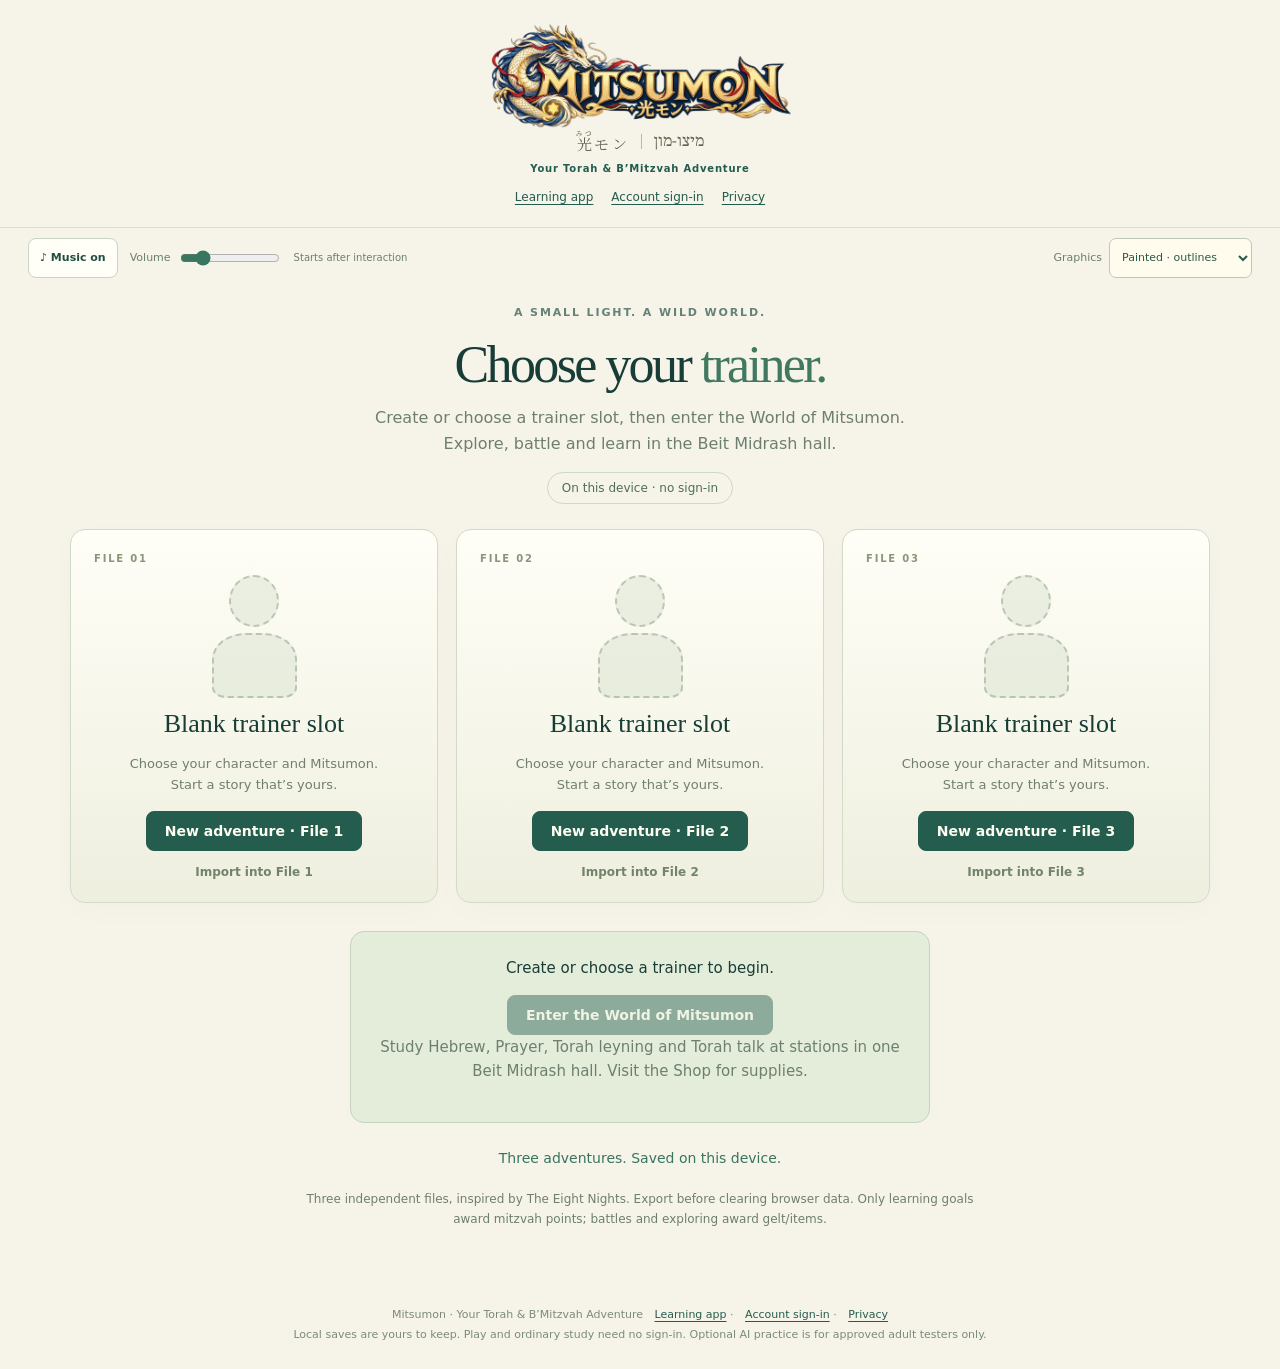
==== index.html @ a1920f29 "Publish Torah story TV, guest guide and optional adult AI practice" ====
<!doctype html>
<html lang="en"><head><meta charset="utf-8"><meta name="viewport" content="width=device-width,initial-scale=1,viewport-fit=cover"><meta name="theme-color" content="#173b36"><title>Mitsumon · First Light Adventure</title>  <script type="module" crossorigin src="./assets/index-hM73xzie.js"></script>
  <link rel="stylesheet" crossorigin href="./assets/index-BMLAWLRL.css">
<script>window.__MITSUMON_FRONT_DOOR__=true;</script></head><body><div id="play-root"></div></body></html>
---- assets/index-BMLAWLRL.css ----
.study-ai{color:#243b36;background:#fff9e9;border:2px solid #c5b474;border-radius:12px;min-width:0;margin:20px 0;padding:18px}.study-ai h3{margin-top:0}.study-ai p{font-size:.95rem;line-height:1.65}.study-ai button{white-space:normal;min-height:44px}.study-ai label{margin:14px 0;line-height:1.6;display:block}.study-ai input[type=checkbox]{width:auto;margin-right:8px}.study-ai textarea{box-sizing:border-box;width:100%;max-width:100%;min-height:110px;font:inherit;padding:12px;display:block}.study-ai-actions{flex-wrap:wrap;gap:10px;display:flex}.study-ai-chat{overflow-wrap:anywhere;max-height:360px;overflow:auto}.study-ai pre{white-space:pre-wrap;overflow-wrap:anywhere}.study-ai audio{max-width:100%}.study-ai [role=alert]{color:#8b301f}.study-ai-session{border-top:1px solid #c5b474;margin-top:16px;padding-top:12px}@media (width<=480px){.study-ai{padding:12px}.study-ai-actions{flex-direction:column}.study-ai-actions button{width:100%}}@font-face{font-family:Mitsumon Japanese;font-style:normal;font-weight:400;font-display:swap;src:url([data-uri])format("woff");unicode-range:U+5149}@font-face{font-family:Mitsumon Japanese;font-style:normal;font-weight:400;font-display:swap;src:url([data-uri])format("woff");unicode-range:U+30E2}@font-face{font-family:Mitsumon Japanese;font-style:normal;font-weight:400;font-display:swap;src:url([data-uri])format("woff");unicode-range:U+30F3,U+307F,U+3064}@font-face{font-family:Noto Serif Hebrew;font-style:normal;font-display:swap;font-weight:400;src:url(./noto-serif-hebrew-hebrew-400-normal-v_xU1ROG.woff2)format("woff2"),url(./noto-serif-hebrew-hebrew-400-normal-jyUp5Tfv.woff)format("woff");unicode-range:U+307-308,U+590-5FF,U+200C-2010,U+20AA,U+25CC,U+FB1D-FB4F}@font-face{font-family:Noto Serif Hebrew;font-style:normal;font-display:swap;font-weight:400;src:url(./noto-serif-hebrew-latin-ext-400-normal-BiXgBxzW.woff2)format("woff2"),url(./noto-serif-hebrew-latin-ext-400-normal-DPDY_J25.woff)format("woff");unicode-range:U+100-2BA,U+2BD-2C5,U+2C7-2CC,U+2CE-2D7,U+2DD-2FF,U+304,U+308,U+329,U+1D00-1DBF,U+1E00-1E9F,U+1EF2-1EFF,U+2020,U+20A0-20AB,U+20AD-20C0,U+2113,U+2C60-2C7F,U+A720-A7FF}@font-face{font-family:Noto Serif Hebrew;font-style:normal;font-display:swap;font-weight:400;src:url(./noto-serif-hebrew-latin-400-normal-D22OmSTw.woff2)format("woff2"),url(./noto-serif-hebrew-latin-400-normal-BWkL_LQQ.woff)format("woff");unicode-range:U+??,U+131,U+152-153,U+2BB-2BC,U+2C6,U+2DA,U+2DC,U+304,U+308,U+329,U+2000-206F,U+20AC,U+2122,U+2191,U+2193,U+2212,U+2215,U+FEFF,U+FFFD}:root{color:#183d37;font-synthesis:none;--lightningcss-light:initial;--lightningcss-dark: ;color-scheme:light;background:#f6f3e9;font-family:system-ui,-apple-system,sans-serif}*{box-sizing:border-box}body{margin:0}button,a,input,select{-webkit-tap-highlight-color:transparent}button,input,select{font:inherit}button,a{touch-action:manipulation}button{cursor:pointer;color:#214e43;background:#fffef7;border:1px solid #c8d4c8;border-radius:8px;padding:10px 15px;font-size:14px;font-weight:650}button:hover:not(:disabled){background:#e6eddf}button:focus-visible,a:focus-visible,input:focus-visible,select:focus-visible{outline-offset:3px;outline:3px solid #cc8741}button:disabled{opacity:.45;cursor:default}a{color:#235c4e;text-underline-offset:3px}p{line-height:1.65}h1,h2,p{margin:0 0 14px}.play-header{border-bottom:1px solid #d8dfd1;justify-content:space-between;align-items:center;max-width:1400px;margin:auto;padding:23px 32px;display:flex}.play-brand{letter-spacing:.11em;font-size:23px;font-weight:900;text-decoration:none}.play-brand small{letter-spacing:.35em;margin-top:3px;font-size:9px;display:block}.play-header>div{align-items:center;gap:20px;font-size:13px;display:flex}.slice-label{color:#6d7f70}.play-eyebrow{letter-spacing:.17em;color:#658277;font-size:11px;font-weight:800}.file-screen{max-width:1200px;margin:auto;padding:55px 30px 30px}.opening{text-align:center;margin-bottom:36px}.opening h1{letter-spacing:-.05em;margin:20px 0;font-family:Georgia,serif;font-size:clamp(45px,7vw,78px);font-weight:400;line-height:1.03}.opening em{color:#407960;font-style:normal}.opening p:not(.play-eyebrow){color:#6d7f70}.local-badge{color:#4c6f59;border:1px solid #ccd9c6;border-radius:30px;padding:8px 14px;font-size:12px;display:inline-block}.slot-grid{grid-template-columns:repeat(3,1fr);gap:18px;display:grid}.save-slot{text-align:center;background:linear-gradient(#fffef7,#eeefdf);border:1px solid #d1dbc8;border-radius:15px;flex-direction:column;align-items:center;min-width:0;padding:23px;display:flex;position:relative;box-shadow:0 8px 30px #26473305}.file-number{letter-spacing:.18em;color:#87977a;align-self:flex-start;font-size:10px;font-weight:800}.save-slot h2{font-family:Georgia,serif;font-size:26px;font-weight:400}.save-slot p{color:#6f806c;min-height:44px;font-size:13px}.slot-art{object-fit:contain;filter:drop-shadow(0 10px 13px #35583b23);width:145px;height:145px}.empty-star{color:#b4cba3;place-items:center;height:145px;font-size:60px;display:grid}.play-primary{color:#fffdf2;text-align:center;background:#245d4e;border-color:#245d4e;border-radius:8px;padding:11px 18px;font-size:14px;font-weight:700;text-decoration:none;display:inline-block}.play-primary:hover:not(:disabled){color:#fffdf2;background:#194f40}.play-text{color:#72836c;background:0 0;border:0;padding:14px 0 0;font-size:12px}.slot-tools{flex-wrap:wrap;justify-content:center;gap:6px;margin-top:12px;display:flex}.slot-tools button{background:0 0;padding:7px 8px;font-size:11px}.play-small{color:#6d8070;font-size:12px;line-height:1.65}.file-screen>.play-small{text-align:center;max-width:680px;margin:20px auto}.file-notice{text-align:center;color:#39745d;margin-top:24px;font-size:14px}.creation{background:#fffdf7;border:1px solid #d4decf;border-radius:15px;grid-template-columns:1fr 1.1fr;gap:36px;padding:32px;display:grid}.creation h2{font:32px Georgia,serif}.creation label{margin:16px 0;font-size:13px;font-weight:700;display:block}.creation input,.creation select{color:#214e43;background:#fbfcf5;border:1px solid #cad8c7;border-radius:7px;width:100%;margin-top:8px;padding:12px;display:block}.avatar-colors{gap:10px;margin:20px 0;display:flex}.avatar-colors button{color:#0000;border:3px solid #0000;width:42px;height:42px}.avatar-colors button[aria-pressed=true]{color:#fff;border-color:#244c40}.starter-picker{border:0;grid-template-columns:repeat(3,1fr);gap:9px;min-width:0;padding:0;display:grid}.starter-picker legend{margin-bottom:14px;font-size:12px;font-weight:750}.starter-picker button{border:1px solid #dce2d3;flex-direction:column;align-items:center;min-width:0;padding:10px 3px;font-size:12px;display:flex}.starter-picker button[aria-pressed=true]{background:#e7efda;border-color:#548266}.starter-picker img{object-fit:contain;width:100%;height:88px}.starter-picker small{color:#718373;margin-top:4px;font-size:10px;font-weight:400}.play-actions{flex-wrap:wrap;align-items:center;gap:8px;display:flex}.play-error{background:#fff0d5;border-left:4px solid #bc773e;max-width:1200px;margin:15px auto;padding:14px 20px;line-height:1.5}.recovery{justify-content:center;gap:10px;display:flex}.file-picker{opacity:0;pointer-events:none;width:1px;height:1px;position:absolute;overflow:hidden}.journey{max-width:1320px;margin:auto;padding:20px 28px 30px}.journey-bar{flex-wrap:wrap;justify-content:space-between;align-items:center;gap:14px;margin-bottom:14px;display:flex}.journey-bar>div:first-child{flex-direction:column;font-size:16px;display:flex}.journey-bar>div:first-child span{color:#748974;margin-top:3px;font-size:11px}.counters{flex-wrap:wrap;gap:10px;font-size:12px;display:flex}.counters span{background:#e8eddd;border-radius:20px;padding:8px 11px;font-weight:700}.journey-bar button{padding:8px 11px;font-size:12px}.world-frame{background:#bcded7;border:1px solid #acbdad;border-radius:14px;position:relative;overflow:hidden}.play-world{width:100%;height:clamp(330px,58vh,610px);position:relative}.play-world canvas{touch-action:none;width:100%;height:100%;display:block}.world-caption{pointer-events:none;letter-spacing:.08em;color:#264f41;text-shadow:0 1px #fff9;justify-content:space-between;font-size:10px;font-weight:750;display:flex;position:absolute;top:15px;left:18px;right:18px}.world-failure{text-align:center;background:#e3e9d8;place-items:center;padding:40px;line-height:1.8;display:grid;position:absolute;inset:0}.pause-overlay{color:#fff;text-align:center;background:#173d36a6;flex-direction:column;justify-content:center;align-items:center;padding:20px;display:flex;position:absolute;inset:0}.pause-overlay h2{font:36px Georgia,serif}.under-world{align-items:center;gap:24px;margin:17px 0;display:flex}.direction-pad{touch-action:none;-webkit-user-select:none;user-select:none;-webkit-touch-callout:none;flex-shrink:0;grid-template-rows:repeat(2,42px);grid-template-columns:repeat(3,45px);gap:5px;display:grid}.direction-pad button{touch-action:none;-webkit-user-select:none;user-select:none;padding:0;font-size:20px}.direction-pad button:first-child{grid-column:2}.direction-pad button:nth-child(2){grid-area:2/1}.direction-pad button:nth-child(3){grid-area:2/2}.direction-pad button:nth-child(4){grid-area:2/3}.objective strong{font-size:14px}.objective p{color:#6b816f;max-width:580px;margin:4px 0;font-size:12px}.journey-bottom{grid-template-columns:1fr 1.4fr;gap:20px;margin-top:22px;display:grid}.journey-bottom>section{background:#fffdf6;border:1px solid #d1ddc9;border-radius:12px;padding:22px}.journey-bottom h2{font:24px Georgia,serif}.collection>div{flex-wrap:wrap;gap:10px;display:flex}.collection button{background:#f2f4e8;align-items:center;min-width:130px;padding:8px;display:flex}.collection button[aria-pressed=true]{border-color:#58886b}.collection img{object-fit:contain;width:57px;height:62px}.collection small{color:#77876f;margin-top:5px;font-size:10px;display:block}.learning-panel>p:not(.play-eyebrow){font-size:13px}.learning-panel [role=status]{color:#3a7b5e;margin-top:13px;margin-bottom:0;font-size:12px}.battle-overlay{text-align:center;background:linear-gradient(145deg,#f5f3e6f7,#dfe8d6fa);flex-direction:column;justify-content:center;align-items:center;padding:22px;display:flex;position:absolute;inset:0;overflow:auto}.battle-heading h2{margin:6px 0;font:clamp(24px,3vw,37px) Georgia,serif}.battle-heading .play-eyebrow{margin:0}.battle-fighters{justify-content:center;gap:40px;width:min(640px,100%);margin:4px 0 10px;display:flex}.battle-fighters article{flex-direction:column;align-items:center;gap:6px;width:44%;display:flex}.battle-fighters img{object-fit:contain;filter:drop-shadow(0 10px 12px #477a4630);width:100%;height:clamp(100px,16vh,180px)}.battle-fighters strong{font-size:12px}.battle-fighters progress{accent-color:#568c65;width:100%;height:10px}.battle-fighters span{color:#647d64;font-size:11px}.battle-actions{flex-wrap:wrap;justify-content:center;gap:8px;display:flex}.battle-log{max-width:600px;margin:8px 0;font-size:12px;line-height:1.55}.battle-overlay>p{margin:5px 0 10px;font-size:12px}.play-footer{text-align:center;color:#7a8c77;max-width:1200px;margin:auto;padding:25px;font-size:11px;line-height:1.8}.play-footer a{margin-left:8px}.play-footer span{display:block}@media (width<=700px){.play-header{padding:18px 20px}.play-brand{font-size:18px}.slice-label{display:none}.file-screen{padding:34px 18px 20px}.slot-grid{grid-template-columns:1fr}.save-slot{min-height:240px}.slot-art,.empty-star{height:110px}.creation{grid-template-columns:1fr;gap:20px;padding:23px}.journey{padding:12px}.journey-bar{gap:9px}.counters{gap:5px}.counters span{padding:6px 8px;font-size:10px}.play-world{height:49svh;min-height:330px}.world-caption{font-size:8px;left:12px;right:12px}.under-world{gap:14px}.direction-pad{grid-template-rows:repeat(2,40px);grid-template-columns:repeat(3,40px)}.journey-bottom{grid-template-columns:1fr;gap:12px;margin-top:16px}.journey-bottom>section{padding:18px}.battle-overlay{padding:14px}.battle-fighters{gap:20px;margin:0}.battle-fighters img{height:100px}.battle-actions{gap:5px}.battle-actions button{padding:10px;font-size:11px}.battle-heading h2{font-size:24px}.battle-log,.battle-overlay .play-small{margin:4px 0;font-size:10px}.battle-heading .play-eyebrow{font-size:9px}.pause-overlay h2{font-size:27px}}.camera-controls{flex-wrap:wrap;align-items:center;gap:8px;margin:12px 0;display:flex}.camera-controls button{min-height:42px;padding:9px 12px;font-size:12px}.camera-controls p{color:#6b816f;flex-basis:100%;margin:2px 0;font-size:11px}.play-world canvas{cursor:grab}.play-world canvas:active{cursor:grabbing}.trail-map{background:#fffdf6;border:1px solid #d1ddc9;border-radius:12px;grid-template-columns:1fr 1fr;gap:24px;margin-top:18px;padding:22px;display:grid}.trail-map h2{font:24px Georgia,serif}.trail-map svg{width:100%;max-height:360px;display:block}.trail-map ul{padding-left:18px;font-size:12px;line-height:1.6}.trail-map li{margin:10px 0}.trail-map li span{color:#70826e;display:block}@media (width<=700px){.trail-map{grid-template-columns:1fr;gap:12px;padding:16px}.camera-controls{gap:5px}.camera-controls button{padding:9px;font-size:11px}.world-caption{flex-wrap:wrap;gap:4px}.under-world{align-items:flex-start}}.study-dialog{color:#244b3f;background:#f8f2df;border:3px solid #a88f55;border-radius:16px;width:min(1260px,96vw);height:92svh;max-height:96svh;padding:0;overflow:auto;box-shadow:0 15px 90px #123c4160}.study-dialog::backdrop{background:#153d39a8}.study-dialog>header{z-index:2;background:#f5e7bc;border-bottom:2px solid #ceba82;justify-content:space-between;align-items:center;gap:10px;padding:16px 20px;display:flex;position:sticky;top:0}.study-dialog h2{margin:4px 0;font:27px Georgia,serif}.study-dialog h2 span{margin:0 12px;font:22px system-ui;display:inline-block}.study-dialog header p{margin:0}.study-dialog small{font-size:11px}.study-dialog iframe{background:#f8f2df;border:0;width:100%;height:calc(92svh - 120px);display:block}.hebrew-study,.game-shop{max-width:900px;margin:auto;padding:22px}.flip-card{background:#fff9e5;border:2px solid #bda66b;flex-direction:column;justify-content:center;align-items:center;gap:12px;width:100%;min-height:180px;margin:0 0 18px;display:flex}.flip-card strong{font-size:40px}.flip-card span{font-size:14px;font-weight:400}.hebrew-study input{background:#fff;border:1px solid #a9bbae;border-radius:8px;width:100%;margin:10px 0;padding:12px;font-size:26px;display:block}.hebrew-study form{margin:18px 0}.hebrew-keyboard{direction:rtl;flex-wrap:wrap;gap:5px;margin-bottom:18px;display:flex}.hebrew-keyboard button{min-width:40px;padding:8px;font-size:23px}.hebrew-study canvas{touch-action:none;background:#fff;border:2px dashed #b5c4a8;border-radius:8px;width:100%;height:180px;margin:12px 0;display:block}.hebrew-study [role=status]{min-height:24px;margin:14px 0}.game-shop article{background:#fffbeb;border:1px solid #cfbd87;border-radius:10px;justify-content:space-between;align-items:center;gap:15px;margin:12px 0;padding:16px;display:flex}.game-shop h3{margin:0 0 6px}.game-shop p{margin:0;font-size:13px}.game-shop button{flex-shrink:0}@media (width<=700px){.study-dialog>header{padding:12px}.study-dialog h2{font-size:20px}.study-dialog h2 span{margin:0 5px;font-size:18px}.study-dialog>header>button{padding:10px;font-size:11px}.hebrew-study,.game-shop{padding:15px}.game-shop article{flex-direction:column;align-items:flex-start}.hebrew-keyboard button{min-width:34px;padding:6px}.flip-card strong{font-size:34px}}.audio-tools{max-width:1320px;margin:0 auto;padding:10px 28px 0}.music-controls{color:#69806d;flex-wrap:wrap;align-items:center;gap:12px;font-size:11px;display:flex}.music-controls button{min-height:40px;padding:8px 11px;font-size:11px}.music-controls label{align-items:center;gap:7px;display:flex}.music-controls input{accent-color:#39765f;width:100px}.music-controls small{font-size:10px}@media (width<=700px){.audio-tools{padding:9px 12px 0}.music-controls{gap:8px}.music-controls small{font-size:9px}}.audio-tools{flex-wrap:wrap;justify-content:space-between;align-items:center;gap:10px;display:flex}.quality-control{color:#69806d;align-items:center;gap:7px;font-size:11px;display:flex}.quality-control select{color:#28594a;font:inherit;background:#fffced;border:1px solid #bdc9b6;border-radius:7px;min-height:40px;padding:8px}.quality-control small{font-size:10px;display:block}.companion-colors{border:0;flex-wrap:wrap;gap:8px;margin:10px 0;padding:10px 0;display:flex}.companion-colors legend{color:#59755d;font-size:12px}.companion-colors button{color:#0000;border:3px solid #0000;width:36px;height:36px;padding:0}.companion-colors button[aria-pressed=true]{color:#fff;border-color:#274c43}.hebrew-options{flex-wrap:wrap;gap:1rem;display:flex}.hebrew-options label{flex:1;gap:.4rem;min-width:min(100%,15rem);display:grid}.hebrew-options select{width:100%;min-width:0;font:inherit;border-radius:.7rem;padding:.75rem}.hebrew-study input{box-sizing:border-box;width:100%}.hebrew-study strong[lang=he]{white-space:normal;overflow-wrap:anywhere;font-family:Noto Serif Hebrew,serif;line-height:1.9}.hebrew-study .flip-card{min-height:12rem}.hebrew-keyboard{flex-wrap:wrap}.hebrew-keyboard button{min-width:2.5rem;min-height:2.5rem}.world-entry{text-align:center;background:#e4ecda;border:1px solid #c5d5bd;border-radius:14px;max-width:580px;margin:28px auto 12px;padding:24px}.world-entry p{font-size:15px}.save-slot>button[aria-pressed=true]{box-shadow:0 0 0 3px #d6b567}.appearance-editor{grid-template-columns:minmax(100px,190px) minmax(0,1fr);align-items:start;gap:18px;margin:20px 0;display:grid}.appearance-editor fieldset{border:1px solid #c6d5bd;border-radius:12px;min-width:0;padding:14px}.trainer-preview{aspect-ratio:1;object-fit:contain;width:100%}.look-presets,.appearance-colors,.skin-tones{flex-wrap:wrap;gap:7px;margin:12px 0;display:flex}.look-presets button{padding:7px 10px;font-size:12px}.appearance-parts,.feature-picker{grid-template-columns:repeat(auto-fit,minmax(110px,1fr));gap:10px;display:grid}.appearance-parts label,.appearance-colors label,.feature-picker label{text-transform:capitalize;gap:5px;font-size:12px;display:grid}.appearance-parts select,.feature-picker select{width:100%;min-width:0;font:inherit;background:#fffef5;border:1px solid #bbcbb4;border-radius:7px;padding:8px}.appearance-colors input{border:1px solid #b5c6aa;width:44px;height:33px;padding:2px}.skin-tones button{color:#0000;width:35px;height:35px;padding:0}.skin-tones button[aria-pressed=true]{color:#fff;outline:2px solid #315a4a}.wardrobe-panel{background:#edf1e1;border:1px solid #bbcdaf;border-radius:14px;margin:18px 0;padding:20px}.model-portrait{object-fit:contain}.starter-picker>.starter-preview{object-fit:contain;grid-column:1/-1;width:100%;height:160px}.model-warning{z-index:2;background:#fff1cf;padding:8px;font-size:12px;position:absolute;bottom:0;left:0;right:0}.battle-scene{width:100%;height:210px}.battle-scene canvas{width:100%;height:100%;display:block}.battle-scene span{text-align:center;display:block}.battle-fighters img{width:72px!important;height:72px!important}.battle-overlay{max-height:100%;overflow:auto}.feature-picker{margin-top:12px}@media (width<=700px){.appearance-editor{grid-template-columns:minmax(0,1fr)}.trainer-preview{max-width:160px;margin:auto}.appearance-parts{grid-template-columns:repeat(2,minmax(0,1fr))}.appearance-colors{gap:9px}.battle-scene{height:165px}.battle-fighters img{width:50px!important;height:50px!important}.wardrobe-panel{padding:12px}}.creation-actions{border-top:1px solid #d4decf;grid-column:1/-1;padding-top:16px}.play-brand .mitsumon-brand{width:220px;margin:0}.play-brand .mitsumon-brand>img{width:100%;height:auto;display:block}.play-brand .brand-scripts{color:#5e634c;white-space:nowrap;justify-content:center;align-items:center;gap:12px;font-size:15px;display:flex}.play-brand .brand-scripts [lang=ja]{font-family:Mitsumon Japanese,serif}.play-brand .brand-scripts [lang=he]{letter-spacing:0;font-family:Noto Serif Hebrew,serif}.play-brand .brand-scripts rt{font-size:.45em}.play-brand .brand-divider{opacity:.4;background:currentColor;width:1px;height:15px}.play-brand small{letter-spacing:.08em;text-align:center;margin-top:9px;font-size:10px}.play-header nav{flex-wrap:wrap;justify-content:center;gap:18px;font-size:12px;display:flex}.character-entry .play-header{flex-direction:column;gap:16px}.character-entry .file-screen{padding-top:26px}.slot-pair{justify-content:center;align-items:center;gap:0;width:100%;margin:12px 0;display:flex}.slot-trainer{object-fit:contain;width:52%;height:145px}.slot-pair .slot-art{width:48%;height:125px}.empty-trainer{opacity:.55;flex-direction:column;justify-content:center;align-items:center;gap:6px;width:110px;height:145px;display:flex}.empty-trainer span:first-child{background:#dde5d3;border:2px dashed #869d81;border-radius:50%;width:50px;height:52px;display:block}.empty-trainer span:last-child{background:#dde5d3;border:2px dashed #869d81;border-radius:40% 40% 16% 16%;width:85px;height:65px;display:block}@media (width<=700px){.play-brand .mitsumon-brand{width:175px}.play-header{align-items:center;gap:12px}.play-header nav{gap:12px;font-size:11px}.character-entry .play-header{padding:20px 16px}.character-entry .play-brand small{font-size:10px}.slot-pair{max-width:280px}}.letter-name-bonus{background:#fbf7e5;border:1px solid #c6d2b5;border-radius:10px;margin:20px 0;padding:14px}.letter-name-bonus summary{cursor:pointer;font-size:14px;font-weight:700}.letter-name-bonus p{margin-top:12px}.character-entry .opening h1{margin:12px 0;font-size:clamp(34px,4.5vw,52px);line-height:1.1}.character-entry .play-brand .mitsumon-brand{width:min(320px,80vw)}.character-entry .opening{margin-bottom:25px}.home-welcome{color:#234e46;background:#eef4df;border:1px solid #b8d6ca;border-radius:1rem;margin:0 0 1rem;padding:1rem 1.2rem}.victory-invitation{background:#f1f5dc;border:1px solid #c3d4aa;border-radius:1rem;padding:1rem}.victory-invitation h3{margin-top:0}.victory-invitation p{line-height:1.5}.home-invitations{flex-wrap:wrap;gap:.6rem;display:flex}.home-welcome h2{font-size:1.3rem}.station-action{z-index:3;background:#fff4d9ed;border-radius:1rem;align-items:center;gap:.65rem;max-width:94%;padding:.55rem .75rem;display:flex;position:absolute;bottom:1rem;left:50%;transform:translate(-50%);box-shadow:0 3px 14px #294f4630}.station-action button{white-space:normal;min-height:48px}.station-action span{font-size:1.1rem}.hall-guide{background:#f0f3df;border:1px solid #c7d8b7;border-radius:1rem;margin:1rem 0;padding:1rem 1.2rem}.hall-guide h2{margin:.1rem 0}.hall-guide ul{grid-template-columns:repeat(2,minmax(0,1fr));gap:.75rem;padding:0;list-style:none;display:grid}.hall-guide li{flex-direction:column;gap:.25rem;display:flex}.hall-guide li span{font-size:.9rem}@media (width<=620px){.hall-guide ul{grid-template-columns:1fr}.station-action{width:max-content}.station-action span{display:none}}.collection>div>.party-card{flex-direction:column;gap:.3rem;min-width:0;max-width:190px;display:flex}.collection>div>.party-card>button{width:100%;min-height:44px}.collection>div>.party-card>button:first-child{align-items:center;gap:.6rem;display:flex}.party-card small{font-size:.75rem;display:block}.battle-party{background:#eff3df;border:1px solid #cad7b5;border-radius:.7rem;padding:.5rem;font-size:.8rem}.battle-party>div{flex-wrap:wrap;gap:.35rem;display:flex}.battle-party button{min-height:44px;padding:.45rem .6rem;font-size:.75rem}.battle-party p{margin:.3rem 0}.training-panel>p{padding:0 1.2rem;line-height:1.5}.training-grid{grid-template-columns:repeat(auto-fit,minmax(min(100%,220px),1fr));gap:1rem;padding:1.2rem;display:grid}.training-grid article{text-align:center;background:#fff8e5;border:1px solid #c6d2b2;border-radius:1rem;min-width:0;padding:1rem}.training-grid img{object-fit:contain;width:100%;height:135px}.training-grid img.evolution-preview{height:100px}.training-grid h3{margin:.4rem 0;font-size:1rem}.training-grid p{font-size:.8rem}.training-grid button{white-space:normal;width:100%;min-height:48px}.training-panel{max-height:90dvh}.battle-overlay .battle-actions{flex-wrap:wrap}.battle-party button[aria-pressed=true]{border:2px solid #4c8063}@media (width<=700px){.collection>div>.party-card{max-width:155px}.battle-party{padding:.3rem}.battle-party button{font-size:.68rem}.training-grid{padding:.75rem}.training-panel>p{font-size:.85rem}}.pen-guide{background:#edf4d9;border:1px solid #b7d0a8;border-radius:1rem;margin:1rem 0;padding:1rem 1.2rem}.pen-guide h2{margin:.2rem 0}.pen-guide .play-actions{align-items:center}.pen-guide [role=status]{font-size:.85rem}.pen-panel>p,.pen-panel>section{padding:.4rem 1.2rem;line-height:1.5}.pen-cards{grid-template-columns:repeat(auto-fit,minmax(min(100%,180px),1fr));gap:.75rem;margin:1rem 0;display:grid}.pen-cards article{text-align:center;background:#fff9e9;border:1px solid #bacba5;border-radius:.85rem;min-width:0;padding:.8rem}.pen-cards img{object-fit:contain;width:100%;height:110px}.pen-cards h4{margin:.35rem 0;font-size:1rem}.pen-cards p{font-size:.8rem}.pen-cards button{white-space:normal;width:100%;min-height:44px;margin:.4rem 0;display:block}.pen-replacement{gap:.5rem;max-width:430px;font-size:.9rem;display:grid}.pen-replacement select{font:inherit;background:#fffbed;border:1px solid #b7cba4;border-radius:.7rem;width:100%;padding:.8rem}.pen-panel{max-height:90dvh}.pen-panel>header button{min-height:44px}@media (width<=600px){.pen-panel>p,.pen-panel>section{padding:.4rem .8rem}.pen-cards{grid-template-columns:repeat(2,minmax(0,1fr))}.pen-cards img{height:95px}.pen-cards article{padding:.6rem}.pen-cards h4{font-size:.9rem}.pen-cards button{padding:.6rem .35rem;font-size:.78rem}}.room-doors{background:#edf4da;border:1px solid #b4c9a5;border-radius:.85rem;justify-content:space-between;align-items:center;gap:.8rem;margin:.6rem 0;padding:.75rem 1rem;display:flex}.room-doors button,.study-dialog .door-leave{white-space:normal;min-height:48px}.room-doors span{color:#4c6e5a;font-size:.8rem}.study-dialog .door-leave{color:#fff8df;background:#28634f;border:1px solid #28634f}.study-dialog>header .play-actions{flex-wrap:wrap}.room-doors button{flex-shrink:0}@media (width<=620px){.room-doors{flex-direction:column;align-items:stretch;padding:.65rem}.room-doors button{width:100%}.room-doors span{text-align:center}.study-dialog>header{flex-wrap:wrap;align-items:flex-start}.study-dialog>header .play-actions{width:100%}.study-dialog>header .door-leave{flex:1;min-width:135px}}.history-tv{background:#c6a77d;border:8px solid #92714e;border-radius:1.5rem;padding:1rem;box-shadow:inset 0 0 0 2px #e0c397}.history-screen{aspect-ratio:16/9;color:#f5e9c4;background:#173143;border-radius:.7rem;place-items:center;min-height:220px;display:grid;overflow:hidden}.history-screen iframe{background:#102734;border:0;width:100%;height:100%;min-height:220px;display:block}.tv-off{text-align:center;padding:1.5rem}.tv-off strong{font-size:1.4rem}.history-tuner{justify-content:space-between;align-items:end;gap:.7rem;margin:1rem 0;display:flex}.history-tuner label{flex:1}.history-tuner button{min-height:48px}@media (width<=620px){.history-tv{border-width:5px;padding:.4rem}.history-tuner{flex-wrap:wrap}.history-tuner label{flex-basis:100%;order:-1}.history-tuner button{flex:1}.history-panel>header{flex-wrap:wrap}}.history-tv,.history-screen,.history-panel>*,.history-tuner label{min-width:0}.history-screen{grid-template-columns:minmax(0,1fr)}.history-screen iframe{max-width:100%}.history-tuner label{gap:.4rem;display:grid}.history-tuner select{width:100%;max-width:100%}.jump-button{touch-action:none;background:#e4edce;border-color:#a4ba8c;min-width:94px;min-height:48px}.jump-button small{color:#5e765d;font-size:9px;display:block}.quest-modal{z-index:1000;color:#294f47;overscroll-behavior:contain;background:#fff4d9;border:4px solid #779b85;border-radius:20px;outline:none;max-height:90dvh;padding:clamp(16px,4vw,32px);position:fixed;inset:5vh max(12px,50vw - 400px);overflow:auto;box-shadow:0 0 0 100vmax #16342ad9,0 12px 60px #11291f77}.quest-modal p{line-height:1.6}.quest-heading{z-index:1;background:#fff4d9;justify-content:space-between;align-items:start;gap:16px;padding:8px 0;display:flex;position:sticky;top:-16px}.quest-heading h2{margin:0}.quest-modal button{white-space:normal;min-height:48px}.quest-list{grid-template-columns:repeat(auto-fit,minmax(min(250px,100%),1fr));gap:12px;display:grid}.quest-list article{background:#e8ecd7;border:1px solid #bfd0ad;border-radius:12px;padding:14px}.quest-list h3{margin-top:0}.quest-choices{gap:12px;display:grid}.quest-modal details{margin-top:16px}.quest-celebration{color:#86602a;text-align:center;font-size:clamp(20px,4vw,30px)}.tracked-quest{background:#f5e8b9;border:1px solid #d4c582;border-radius:12px;padding:14px 18px}.tracked-quest span{margin-top:5px;display:block}.builder-panel{background:#e3ebd3;border:2px solid #a4b58d;border-radius:14px;margin:12px 0;padding:18px}.builder-panel fieldset{border:0;flex-wrap:wrap;gap:8px;display:flex}.builder-panel fieldset button{border:3px solid #0000;border-radius:10px;width:46px;height:46px}.builder-panel button[aria-pressed=true]{border-color:#365e51}.builder-panel label{align-items:center;gap:10px;margin:8px 16px 8px 0;display:inline-flex}.builder-panel input[type=range]{width:130px}.builder-panel .play-actions{flex-wrap:wrap}
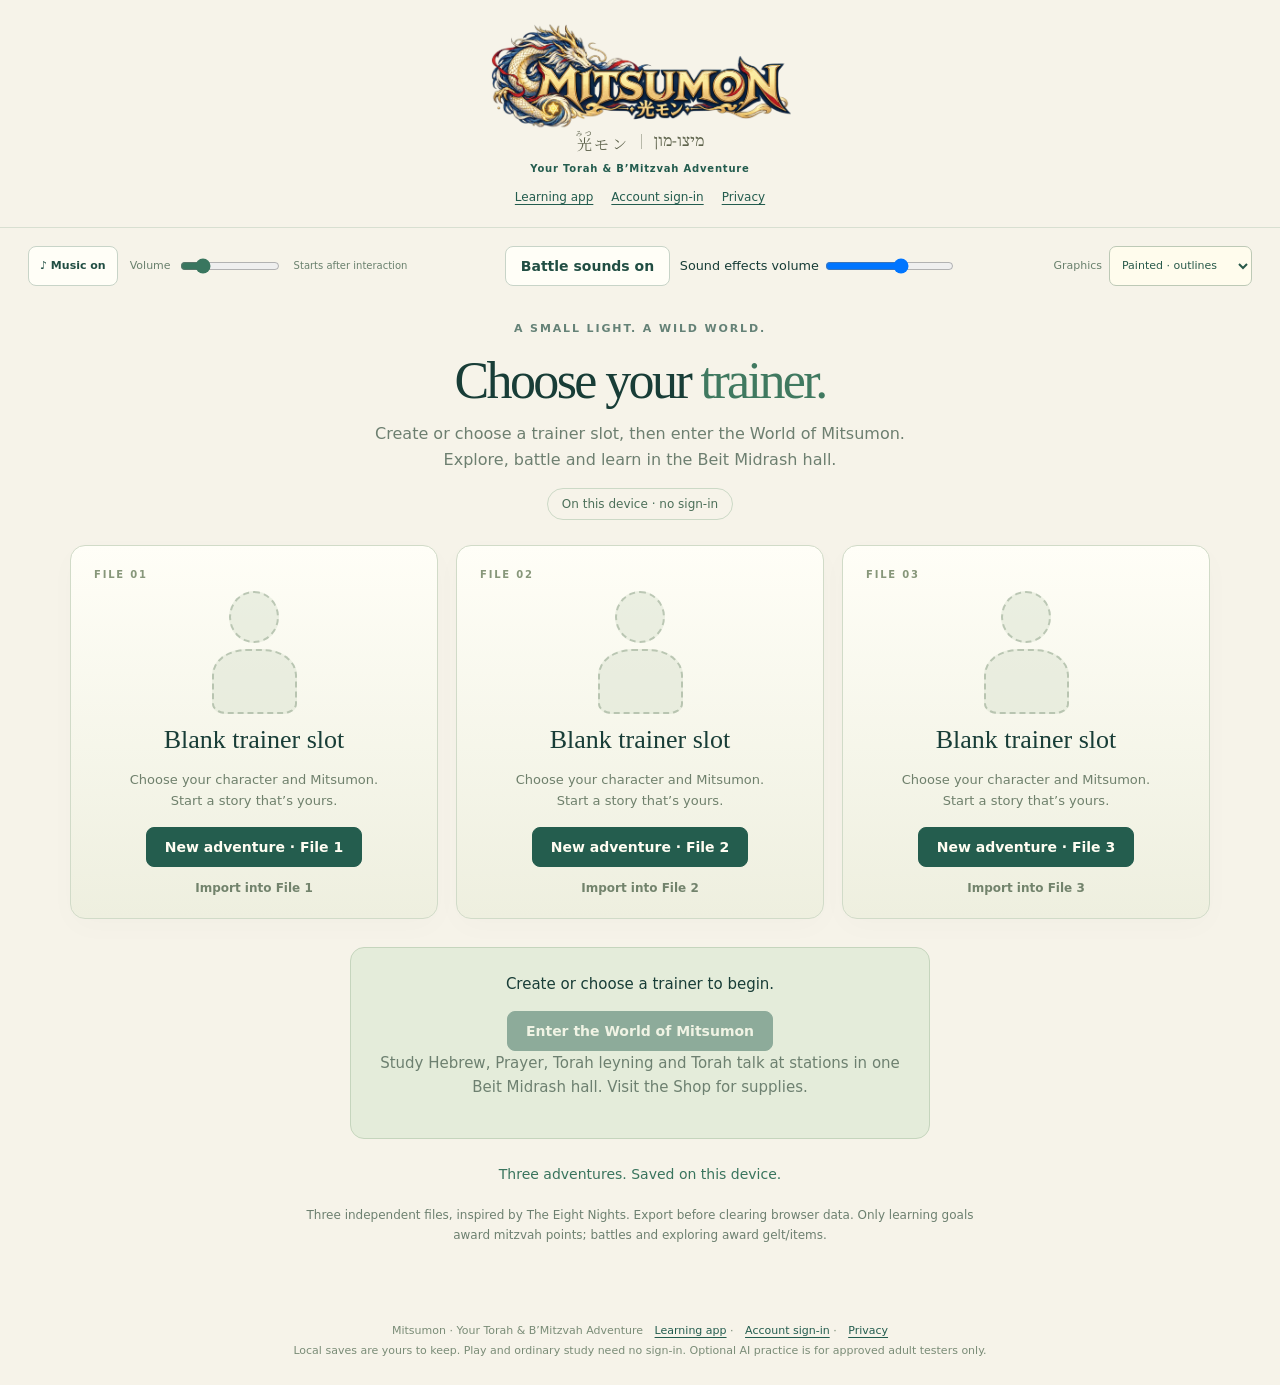
==== commit 674a2743: "Publish main-world letter companions, backyard storage and battle sounds" ====
--- a/index.html
+++ b/index.html
@@ -1,4 +1,4 @@
 <!doctype html>
-<html lang="en"><head><meta charset="utf-8"><meta name="viewport" content="width=device-width,initial-scale=1,viewport-fit=cover"><meta name="theme-color" content="#173b36"><title>Mitsumon · First Light Adventure</title>  <script type="module" crossorigin src="./assets/index-hM73xzie.js"></script>
-  <link rel="stylesheet" crossorigin href="./assets/index-BMLAWLRL.css">
+<html lang="en"><head><meta charset="utf-8"><meta name="viewport" content="width=device-width,initial-scale=1,viewport-fit=cover"><meta name="theme-color" content="#173b36"><title>Mitsumon · First Light Adventure</title>  <script type="module" crossorigin src="./assets/index-yLJtoist.js"></script>
+  <link rel="stylesheet" crossorigin href="./assets/index-Dm-R8m3E.css">
 <script>window.__MITSUMON_FRONT_DOOR__=true;</script></head><body><div id="play-root"></div></body></html>
--- a/assets/index-Dm-R8m3E.css
+++ b/assets/index-Dm-R8m3E.css
@@ -0,0 +1 @@
+.study-ai{color:#243b36;background:#fff9e9;border:2px solid #c5b474;border-radius:12px;min-width:0;margin:20px 0;padding:18px}.study-ai h3{margin-top:0}.study-ai p{font-size:.95rem;line-height:1.65}.study-ai button{white-space:normal;min-height:44px}.study-ai label{margin:14px 0;line-height:1.6;display:block}.study-ai input[type=checkbox]{width:auto;margin-right:8px}.study-ai textarea{box-sizing:border-box;width:100%;max-width:100%;min-height:110px;font:inherit;padding:12px;display:block}.study-ai-actions{flex-wrap:wrap;gap:10px;display:flex}.study-ai-chat{overflow-wrap:anywhere;max-height:360px;overflow:auto}.study-ai pre{white-space:pre-wrap;overflow-wrap:anywhere}.study-ai audio{max-width:100%}.study-ai [role=alert]{color:#8b301f}.study-ai-session{border-top:1px solid #c5b474;margin-top:16px;padding-top:12px}@media (width<=480px){.study-ai{padding:12px}.study-ai-actions{flex-direction:column}.study-ai-actions button{width:100%}}@font-face{font-family:Mitsumon Japanese;font-style:normal;font-weight:400;font-display:swap;src:url([data-uri])format("woff");unicode-range:U+5149}@font-face{font-family:Mitsumon Japanese;font-style:normal;font-weight:400;font-display:swap;src:url([data-uri])format("woff");unicode-range:U+30E2}@font-face{font-family:Mitsumon Japanese;font-style:normal;font-weight:400;font-display:swap;src:url([data-uri])format("woff");unicode-range:U+30F3,U+307F,U+3064}@font-face{font-family:Noto Serif Hebrew;font-style:normal;font-display:swap;font-weight:400;src:url(./noto-serif-hebrew-hebrew-400-normal-v_xU1ROG.woff2)format("woff2"),url(./noto-serif-hebrew-hebrew-400-normal-jyUp5Tfv.woff)format("woff");unicode-range:U+307-308,U+590-5FF,U+200C-2010,U+20AA,U+25CC,U+FB1D-FB4F}@font-face{font-family:Noto Serif Hebrew;font-style:normal;font-display:swap;font-weight:400;src:url(./noto-serif-hebrew-latin-ext-400-normal-BiXgBxzW.woff2)format("woff2"),url(./noto-serif-hebrew-latin-ext-400-normal-DPDY_J25.woff)format("woff");unicode-range:U+100-2BA,U+2BD-2C5,U+2C7-2CC,U+2CE-2D7,U+2DD-2FF,U+304,U+308,U+329,U+1D00-1DBF,U+1E00-1E9F,U+1EF2-1EFF,U+2020,U+20A0-20AB,U+20AD-20C0,U+2113,U+2C60-2C7F,U+A720-A7FF}@font-face{font-family:Noto Serif Hebrew;font-style:normal;font-display:swap;font-weight:400;src:url(./noto-serif-hebrew-latin-400-normal-D22OmSTw.woff2)format("woff2"),url(./noto-serif-hebrew-latin-400-normal-BWkL_LQQ.woff)format("woff");unicode-range:U+??,U+131,U+152-153,U+2BB-2BC,U+2C6,U+2DA,U+2DC,U+304,U+308,U+329,U+2000-206F,U+20AC,U+2122,U+2191,U+2193,U+2212,U+2215,U+FEFF,U+FFFD}:root{color:#183d37;font-synthesis:none;--lightningcss-light:initial;--lightningcss-dark: ;color-scheme:light;background:#f6f3e9;font-family:system-ui,-apple-system,sans-serif}*{box-sizing:border-box}body{margin:0}button,a,input,select{-webkit-tap-highlight-color:transparent}button,input,select{font:inherit}button,a{touch-action:manipulation}button{cursor:pointer;color:#214e43;background:#fffef7;border:1px solid #c8d4c8;border-radius:8px;padding:10px 15px;font-size:14px;font-weight:650}button:hover:not(:disabled){background:#e6eddf}button:focus-visible,a:focus-visible,input:focus-visible,select:focus-visible{outline-offset:3px;outline:3px solid #cc8741}button:disabled{opacity:.45;cursor:default}a{color:#235c4e;text-underline-offset:3px}p{line-height:1.65}h1,h2,p{margin:0 0 14px}.play-header{border-bottom:1px solid #d8dfd1;justify-content:space-between;align-items:center;max-width:1400px;margin:auto;padding:23px 32px;display:flex}.play-brand{letter-spacing:.11em;font-size:23px;font-weight:900;text-decoration:none}.play-brand small{letter-spacing:.35em;margin-top:3px;font-size:9px;display:block}.play-header>div{align-items:center;gap:20px;font-size:13px;display:flex}.slice-label{color:#6d7f70}.play-eyebrow{letter-spacing:.17em;color:#658277;font-size:11px;font-weight:800}.file-screen{max-width:1200px;margin:auto;padding:55px 30px 30px}.opening{text-align:center;margin-bottom:36px}.opening h1{letter-spacing:-.05em;margin:20px 0;font-family:Georgia,serif;font-size:clamp(45px,7vw,78px);font-weight:400;line-height:1.03}.opening em{color:#407960;font-style:normal}.opening p:not(.play-eyebrow){color:#6d7f70}.local-badge{color:#4c6f59;border:1px solid #ccd9c6;border-radius:30px;padding:8px 14px;font-size:12px;display:inline-block}.slot-grid{grid-template-columns:repeat(3,1fr);gap:18px;display:grid}.save-slot{text-align:center;background:linear-gradient(#fffef7,#eeefdf);border:1px solid #d1dbc8;border-radius:15px;flex-direction:column;align-items:center;min-width:0;padding:23px;display:flex;position:relative;box-shadow:0 8px 30px #26473305}.file-number{letter-spacing:.18em;color:#87977a;align-self:flex-start;font-size:10px;font-weight:800}.save-slot h2{font-family:Georgia,serif;font-size:26px;font-weight:400}.save-slot p{color:#6f806c;min-height:44px;font-size:13px}.slot-art{object-fit:contain;filter:drop-shadow(0 10px 13px #35583b23);width:145px;height:145px}.empty-star{color:#b4cba3;place-items:center;height:145px;font-size:60px;display:grid}.play-primary{color:#fffdf2;text-align:center;background:#245d4e;border-color:#245d4e;border-radius:8px;padding:11px 18px;font-size:14px;font-weight:700;text-decoration:none;display:inline-block}.play-primary:hover:not(:disabled){color:#fffdf2;background:#194f40}.play-text{color:#72836c;background:0 0;border:0;padding:14px 0 0;font-size:12px}.slot-tools{flex-wrap:wrap;justify-content:center;gap:6px;margin-top:12px;display:flex}.slot-tools button{background:0 0;padding:7px 8px;font-size:11px}.play-small{color:#6d8070;font-size:12px;line-height:1.65}.file-screen>.play-small{text-align:center;max-width:680px;margin:20px auto}.file-notice{text-align:center;color:#39745d;margin-top:24px;font-size:14px}.creation{background:#fffdf7;border:1px solid #d4decf;border-radius:15px;grid-template-columns:1fr 1.1fr;gap:36px;padding:32px;display:grid}.creation h2{font:32px Georgia,serif}.creation label{margin:16px 0;font-size:13px;font-weight:700;display:block}.creation input,.creation select{color:#214e43;background:#fbfcf5;border:1px solid #cad8c7;border-radius:7px;width:100%;margin-top:8px;padding:12px;display:block}.avatar-colors{gap:10px;margin:20px 0;display:flex}.avatar-colors button{color:#0000;border:3px solid #0000;width:42px;height:42px}.avatar-colors button[aria-pressed=true]{color:#fff;border-color:#244c40}.starter-picker{border:0;grid-template-columns:repeat(3,1fr);gap:9px;min-width:0;padding:0;display:grid}.starter-picker legend{margin-bottom:14px;font-size:12px;font-weight:750}.starter-picker button{border:1px solid #dce2d3;flex-direction:column;align-items:center;min-width:0;padding:10px 3px;font-size:12px;display:flex}.starter-picker button[aria-pressed=true]{background:#e7efda;border-color:#548266}.starter-picker img{object-fit:contain;width:100%;height:88px}.starter-picker small{color:#718373;margin-top:4px;font-size:10px;font-weight:400}.play-actions{flex-wrap:wrap;align-items:center;gap:8px;display:flex}.play-error{background:#fff0d5;border-left:4px solid #bc773e;max-width:1200px;margin:15px auto;padding:14px 20px;line-height:1.5}.recovery{justify-content:center;gap:10px;display:flex}.file-picker{opacity:0;pointer-events:none;width:1px;height:1px;position:absolute;overflow:hidden}.journey{max-width:1320px;margin:auto;padding:20px 28px 30px}.journey-bar{flex-wrap:wrap;justify-content:space-between;align-items:center;gap:14px;margin-bottom:14px;display:flex}.journey-bar>div:first-child{flex-direction:column;font-size:16px;display:flex}.journey-bar>div:first-child span{color:#748974;margin-top:3px;font-size:11px}.counters{flex-wrap:wrap;gap:10px;font-size:12px;display:flex}.counters span{background:#e8eddd;border-radius:20px;padding:8px 11px;font-weight:700}.journey-bar button{padding:8px 11px;font-size:12px}.world-frame{background:#bcded7;border:1px solid #acbdad;border-radius:14px;position:relative;overflow:hidden}.play-world{width:100%;height:clamp(330px,58vh,610px);position:relative}.play-world canvas{touch-action:none;width:100%;height:100%;display:block}.world-caption{pointer-events:none;letter-spacing:.08em;color:#264f41;text-shadow:0 1px #fff9;justify-content:space-between;font-size:10px;font-weight:750;display:flex;position:absolute;top:15px;left:18px;right:18px}.world-failure{text-align:center;background:#e3e9d8;place-items:center;padding:40px;line-height:1.8;display:grid;position:absolute;inset:0}.pause-overlay{color:#fff;text-align:center;background:#173d36a6;flex-direction:column;justify-content:center;align-items:center;padding:20px;display:flex;position:absolute;inset:0}.pause-overlay h2{font:36px Georgia,serif}.under-world{align-items:center;gap:24px;margin:17px 0;display:flex}.direction-pad{touch-action:none;-webkit-user-select:none;user-select:none;-webkit-touch-callout:none;flex-shrink:0;grid-template-rows:repeat(2,42px);grid-template-columns:repeat(3,45px);gap:5px;display:grid}.direction-pad button{touch-action:none;-webkit-user-select:none;user-select:none;padding:0;font-size:20px}.direction-pad button:first-child{grid-column:2}.direction-pad button:nth-child(2){grid-area:2/1}.direction-pad button:nth-child(3){grid-area:2/2}.direction-pad button:nth-child(4){grid-area:2/3}.objective strong{font-size:14px}.objective p{color:#6b816f;max-width:580px;margin:4px 0;font-size:12px}.journey-bottom{grid-template-columns:1fr 1.4fr;gap:20px;margin-top:22px;display:grid}.journey-bottom>section{background:#fffdf6;border:1px solid #d1ddc9;border-radius:12px;padding:22px}.journey-bottom h2{font:24px Georgia,serif}.collection>div{flex-wrap:wrap;gap:10px;display:flex}.collection button{background:#f2f4e8;align-items:center;min-width:130px;padding:8px;display:flex}.collection button[aria-pressed=true]{border-color:#58886b}.collection img{object-fit:contain;width:57px;height:62px}.collection small{color:#77876f;margin-top:5px;font-size:10px;display:block}.learning-panel>p:not(.play-eyebrow){font-size:13px}.learning-panel [role=status]{color:#3a7b5e;margin-top:13px;margin-bottom:0;font-size:12px}.battle-overlay{text-align:center;background:linear-gradient(145deg,#f5f3e6f7,#dfe8d6fa);flex-direction:column;justify-content:center;align-items:center;padding:22px;display:flex;position:absolute;inset:0;overflow:auto}.battle-heading h2{margin:6px 0;font:clamp(24px,3vw,37px) Georgia,serif}.battle-heading .play-eyebrow{margin:0}.battle-fighters{justify-content:center;gap:40px;width:min(640px,100%);margin:4px 0 10px;display:flex}.battle-fighters article{flex-direction:column;align-items:center;gap:6px;width:44%;display:flex}.battle-fighters img{object-fit:contain;filter:drop-shadow(0 10px 12px #477a4630);width:100%;height:clamp(100px,16vh,180px)}.battle-fighters strong{font-size:12px}.battle-fighters progress{accent-color:#568c65;width:100%;height:10px}.battle-fighters span{color:#647d64;font-size:11px}.battle-actions{flex-wrap:wrap;justify-content:center;gap:8px;display:flex}.battle-log{max-width:600px;margin:8px 0;font-size:12px;line-height:1.55}.battle-overlay>p{margin:5px 0 10px;font-size:12px}.play-footer{text-align:center;color:#7a8c77;max-width:1200px;margin:auto;padding:25px;font-size:11px;line-height:1.8}.play-footer a{margin-left:8px}.play-footer span{display:block}@media (width<=700px){.play-header{padding:18px 20px}.play-brand{font-size:18px}.slice-label{display:none}.file-screen{padding:34px 18px 20px}.slot-grid{grid-template-columns:1fr}.save-slot{min-height:240px}.slot-art,.empty-star{height:110px}.creation{grid-template-columns:1fr;gap:20px;padding:23px}.journey{padding:12px}.journey-bar{gap:9px}.counters{gap:5px}.counters span{padding:6px 8px;font-size:10px}.play-world{height:49svh;min-height:330px}.world-caption{font-size:8px;left:12px;right:12px}.under-world{gap:14px}.direction-pad{grid-template-rows:repeat(2,40px);grid-template-columns:repeat(3,40px)}.journey-bottom{grid-template-columns:1fr;gap:12px;margin-top:16px}.journey-bottom>section{padding:18px}.battle-overlay{padding:14px}.battle-fighters{gap:20px;margin:0}.battle-fighters img{height:100px}.battle-actions{gap:5px}.battle-actions button{padding:10px;font-size:11px}.battle-heading h2{font-size:24px}.battle-log,.battle-overlay .play-small{margin:4px 0;font-size:10px}.battle-heading .play-eyebrow{font-size:9px}.pause-overlay h2{font-size:27px}}.camera-controls{flex-wrap:wrap;align-items:center;gap:8px;margin:12px 0;display:flex}.camera-controls button{min-height:42px;padding:9px 12px;font-size:12px}.camera-controls p{color:#6b816f;flex-basis:100%;margin:2px 0;font-size:11px}.play-world canvas{cursor:grab}.play-world canvas:active{cursor:grabbing}.trail-map{background:#fffdf6;border:1px solid #d1ddc9;border-radius:12px;grid-template-columns:1fr 1fr;gap:24px;margin-top:18px;padding:22px;display:grid}.trail-map h2{font:24px Georgia,serif}.trail-map svg{width:100%;max-height:360px;display:block}.trail-map ul{padding-left:18px;font-size:12px;line-height:1.6}.trail-map li{margin:10px 0}.trail-map li span{color:#70826e;display:block}@media (width<=700px){.trail-map{grid-template-columns:1fr;gap:12px;padding:16px}.camera-controls{gap:5px}.camera-controls button{padding:9px;font-size:11px}.world-caption{flex-wrap:wrap;gap:4px}.under-world{align-items:flex-start}}.study-dialog{color:#244b3f;background:#f8f2df;border:3px solid #a88f55;border-radius:16px;width:min(1260px,96vw);height:92svh;max-height:96svh;padding:0;overflow:auto;box-shadow:0 15px 90px #123c4160}.study-dialog::backdrop{background:#153d39a8}.study-dialog>header{z-index:2;background:#f5e7bc;border-bottom:2px solid #ceba82;justify-content:space-between;align-items:center;gap:10px;padding:16px 20px;display:flex;position:sticky;top:0}.study-dialog h2{margin:4px 0;font:27px Georgia,serif}.study-dialog h2 span{margin:0 12px;font:22px system-ui;display:inline-block}.study-dialog header p{margin:0}.study-dialog small{font-size:11px}.study-dialog iframe{background:#f8f2df;border:0;width:100%;height:calc(92svh - 120px);display:block}.hebrew-study,.game-shop{max-width:900px;margin:auto;padding:22px}.flip-card{background:#fff9e5;border:2px solid #bda66b;flex-direction:column;justify-content:center;align-items:center;gap:12px;width:100%;min-height:180px;margin:0 0 18px;display:flex}.flip-card strong{font-size:40px}.flip-card span{font-size:14px;font-weight:400}.hebrew-study input{background:#fff;border:1px solid #a9bbae;border-radius:8px;width:100%;margin:10px 0;padding:12px;font-size:26px;display:block}.hebrew-study form{margin:18px 0}.hebrew-keyboard{direction:rtl;flex-wrap:wrap;gap:5px;margin-bottom:18px;display:flex}.hebrew-keyboard button{min-width:40px;padding:8px;font-size:23px}.hebrew-study canvas{touch-action:none;background:#fff;border:2px dashed #b5c4a8;border-radius:8px;width:100%;height:180px;margin:12px 0;display:block}.hebrew-study [role=status]{min-height:24px;margin:14px 0}.game-shop article{background:#fffbeb;border:1px solid #cfbd87;border-radius:10px;justify-content:space-between;align-items:center;gap:15px;margin:12px 0;padding:16px;display:flex}.game-shop h3{margin:0 0 6px}.game-shop p{margin:0;font-size:13px}.game-shop button{flex-shrink:0}@media (width<=700px){.study-dialog>header{padding:12px}.study-dialog h2{font-size:20px}.study-dialog h2 span{margin:0 5px;font-size:18px}.study-dialog>header>button{padding:10px;font-size:11px}.hebrew-study,.game-shop{padding:15px}.game-shop article{flex-direction:column;align-items:flex-start}.hebrew-keyboard button{min-width:34px;padding:6px}.flip-card strong{font-size:34px}}.audio-tools{max-width:1320px;margin:0 auto;padding:10px 28px 0}.music-controls{color:#69806d;flex-wrap:wrap;align-items:center;gap:12px;font-size:11px;display:flex}.music-controls button{min-height:40px;padding:8px 11px;font-size:11px}.music-controls label{align-items:center;gap:7px;display:flex}.music-controls input{accent-color:#39765f;width:100px}.music-controls small{font-size:10px}@media (width<=700px){.audio-tools{padding:9px 12px 0}.music-controls{gap:8px}.music-controls small{font-size:9px}}.audio-tools{flex-wrap:wrap;justify-content:space-between;align-items:center;gap:10px;display:flex}.quality-control{color:#69806d;align-items:center;gap:7px;font-size:11px;display:flex}.quality-control select{color:#28594a;font:inherit;background:#fffced;border:1px solid #bdc9b6;border-radius:7px;min-height:40px;padding:8px}.quality-control small{font-size:10px;display:block}.companion-colors{border:0;flex-wrap:wrap;gap:8px;margin:10px 0;padding:10px 0;display:flex}.companion-colors legend{color:#59755d;font-size:12px}.companion-colors button{color:#0000;border:3px solid #0000;width:36px;height:36px;padding:0}.companion-colors button[aria-pressed=true]{color:#fff;border-color:#274c43}.hebrew-options{flex-wrap:wrap;gap:1rem;display:flex}.hebrew-options label{flex:1;gap:.4rem;min-width:min(100%,15rem);display:grid}.hebrew-options select{width:100%;min-width:0;font:inherit;border-radius:.7rem;padding:.75rem}.hebrew-study input{box-sizing:border-box;width:100%}.hebrew-study strong[lang=he]{white-space:normal;overflow-wrap:anywhere;font-family:Noto Serif Hebrew,serif;line-height:1.9}.hebrew-study .flip-card{min-height:12rem}.hebrew-keyboard{flex-wrap:wrap}.hebrew-keyboard button{min-width:2.5rem;min-height:2.5rem}.world-entry{text-align:center;background:#e4ecda;border:1px solid #c5d5bd;border-radius:14px;max-width:580px;margin:28px auto 12px;padding:24px}.world-entry p{font-size:15px}.save-slot>button[aria-pressed=true]{box-shadow:0 0 0 3px #d6b567}.appearance-editor{grid-template-columns:minmax(100px,190px) minmax(0,1fr);align-items:start;gap:18px;margin:20px 0;display:grid}.appearance-editor fieldset{border:1px solid #c6d5bd;border-radius:12px;min-width:0;padding:14px}.trainer-preview{aspect-ratio:1;object-fit:contain;width:100%}.look-presets,.appearance-colors,.skin-tones{flex-wrap:wrap;gap:7px;margin:12px 0;display:flex}.look-presets button{padding:7px 10px;font-size:12px}.appearance-parts,.feature-picker{grid-template-columns:repeat(auto-fit,minmax(110px,1fr));gap:10px;display:grid}.appearance-parts label,.appearance-colors label,.feature-picker label{text-transform:capitalize;gap:5px;font-size:12px;display:grid}.appearance-parts select,.feature-picker select{width:100%;min-width:0;font:inherit;background:#fffef5;border:1px solid #bbcbb4;border-radius:7px;padding:8px}.appearance-colors input{border:1px solid #b5c6aa;width:44px;height:33px;padding:2px}.skin-tones button{color:#0000;width:35px;height:35px;padding:0}.skin-tones button[aria-pressed=true]{color:#fff;outline:2px solid #315a4a}.wardrobe-panel{background:#edf1e1;border:1px solid #bbcdaf;border-radius:14px;margin:18px 0;padding:20px}.model-portrait{object-fit:contain}.starter-picker>.starter-preview{object-fit:contain;grid-column:1/-1;width:100%;height:160px}.model-warning{z-index:2;background:#fff1cf;padding:8px;font-size:12px;position:absolute;bottom:0;left:0;right:0}.battle-scene{width:100%;height:210px}.battle-scene canvas{width:100%;height:100%;display:block}.battle-scene span{text-align:center;display:block}.battle-fighters img{width:72px!important;height:72px!important}.battle-overlay{max-height:100%;overflow:auto}.feature-picker{margin-top:12px}@media (width<=700px){.appearance-editor{grid-template-columns:minmax(0,1fr)}.trainer-preview{max-width:160px;margin:auto}.appearance-parts{grid-template-columns:repeat(2,minmax(0,1fr))}.appearance-colors{gap:9px}.battle-scene{height:165px}.battle-fighters img{width:50px!important;height:50px!important}.wardrobe-panel{padding:12px}}.creation-actions{border-top:1px solid #d4decf;grid-column:1/-1;padding-top:16px}.play-brand .mitsumon-brand{width:220px;margin:0}.play-brand .mitsumon-brand>img{width:100%;height:auto;display:block}.play-brand .brand-scripts{color:#5e634c;white-space:nowrap;justify-content:center;align-items:center;gap:12px;font-size:15px;display:flex}.play-brand .brand-scripts [lang=ja]{font-family:Mitsumon Japanese,serif}.play-brand .brand-scripts [lang=he]{letter-spacing:0;font-family:Noto Serif Hebrew,serif}.play-brand .brand-scripts rt{font-size:.45em}.play-brand .brand-divider{opacity:.4;background:currentColor;width:1px;height:15px}.play-brand small{letter-spacing:.08em;text-align:center;margin-top:9px;font-size:10px}.play-header nav{flex-wrap:wrap;justify-content:center;gap:18px;font-size:12px;display:flex}.character-entry .play-header{flex-direction:column;gap:16px}.character-entry .file-screen{padding-top:26px}.slot-pair{justify-content:center;align-items:center;gap:0;width:100%;margin:12px 0;display:flex}.slot-trainer{object-fit:contain;width:52%;height:145px}.slot-pair .slot-art{width:48%;height:125px}.empty-trainer{opacity:.55;flex-direction:column;justify-content:center;align-items:center;gap:6px;width:110px;height:145px;display:flex}.empty-trainer span:first-child{background:#dde5d3;border:2px dashed #869d81;border-radius:50%;width:50px;height:52px;display:block}.empty-trainer span:last-child{background:#dde5d3;border:2px dashed #869d81;border-radius:40% 40% 16% 16%;width:85px;height:65px;display:block}@media (width<=700px){.play-brand .mitsumon-brand{width:175px}.play-header{align-items:center;gap:12px}.play-header nav{gap:12px;font-size:11px}.character-entry .play-header{padding:20px 16px}.character-entry .play-brand small{font-size:10px}.slot-pair{max-width:280px}}.letter-name-bonus{background:#fbf7e5;border:1px solid #c6d2b5;border-radius:10px;margin:20px 0;padding:14px}.letter-name-bonus summary{cursor:pointer;font-size:14px;font-weight:700}.letter-name-bonus p{margin-top:12px}.character-entry .opening h1{margin:12px 0;font-size:clamp(34px,4.5vw,52px);line-height:1.1}.character-entry .play-brand .mitsumon-brand{width:min(320px,80vw)}.character-entry .opening{margin-bottom:25px}.home-welcome{color:#234e46;background:#eef4df;border:1px solid #b8d6ca;border-radius:1rem;margin:0 0 1rem;padding:1rem 1.2rem}.victory-invitation{background:#f1f5dc;border:1px solid #c3d4aa;border-radius:1rem;padding:1rem}.victory-invitation h3{margin-top:0}.victory-invitation p{line-height:1.5}.home-invitations{flex-wrap:wrap;gap:.6rem;display:flex}.home-welcome h2{font-size:1.3rem}.station-action{z-index:3;background:#fff4d9ed;border-radius:1rem;align-items:center;gap:.65rem;max-width:94%;padding:.55rem .75rem;display:flex;position:absolute;bottom:1rem;left:50%;transform:translate(-50%);box-shadow:0 3px 14px #294f4630}.station-action button{white-space:normal;min-height:48px}.station-action span{font-size:1.1rem}.hall-guide{background:#f0f3df;border:1px solid #c7d8b7;border-radius:1rem;margin:1rem 0;padding:1rem 1.2rem}.hall-guide h2{margin:.1rem 0}.hall-guide ul{grid-template-columns:repeat(2,minmax(0,1fr));gap:.75rem;padding:0;list-style:none;display:grid}.hall-guide li{flex-direction:column;gap:.25rem;display:flex}.hall-guide li span{font-size:.9rem}@media (width<=620px){.hall-guide ul{grid-template-columns:1fr}.station-action{width:max-content}.station-action span{display:none}}.collection>div>.party-card{flex-direction:column;gap:.3rem;min-width:0;max-width:190px;display:flex}.collection>div>.party-card>button{width:100%;min-height:44px}.collection>div>.party-card>button:first-child{align-items:center;gap:.6rem;display:flex}.party-card small{font-size:.75rem;display:block}.battle-party{background:#eff3df;border:1px solid #cad7b5;border-radius:.7rem;padding:.5rem;font-size:.8rem}.battle-party>div{flex-wrap:wrap;gap:.35rem;display:flex}.battle-party button{min-height:44px;padding:.45rem .6rem;font-size:.75rem}.battle-party p{margin:.3rem 0}.training-panel>p{padding:0 1.2rem;line-height:1.5}.training-grid{grid-template-columns:repeat(auto-fit,minmax(min(100%,220px),1fr));gap:1rem;padding:1.2rem;display:grid}.training-grid article{text-align:center;background:#fff8e5;border:1px solid #c6d2b2;border-radius:1rem;min-width:0;padding:1rem}.training-grid img{object-fit:contain;width:100%;height:135px}.training-grid img.evolution-preview{height:100px}.training-grid h3{margin:.4rem 0;font-size:1rem}.training-grid p{font-size:.8rem}.training-grid button{white-space:normal;width:100%;min-height:48px}.training-panel{max-height:90dvh}.battle-overlay .battle-actions{flex-wrap:wrap}.battle-party button[aria-pressed=true]{border:2px solid #4c8063}@media (width<=700px){.collection>div>.party-card{max-width:155px}.battle-party{padding:.3rem}.battle-party button{font-size:.68rem}.training-grid{padding:.75rem}.training-panel>p{font-size:.85rem}}.pen-guide{background:#edf4d9;border:1px solid #b7d0a8;border-radius:1rem;margin:1rem 0;padding:1rem 1.2rem}.pen-guide h2{margin:.2rem 0}.pen-guide .play-actions{align-items:center}.pen-guide [role=status]{font-size:.85rem}.pen-panel>p,.pen-panel>section{padding:.4rem 1.2rem;line-height:1.5}.pen-cards{grid-template-columns:repeat(auto-fit,minmax(min(100%,180px),1fr));gap:.75rem;margin:1rem 0;display:grid}.pen-cards article{text-align:center;background:#fff9e9;border:1px solid #bacba5;border-radius:.85rem;min-width:0;padding:.8rem}.pen-cards img{object-fit:contain;width:100%;height:110px}.pen-cards h4{margin:.35rem 0;font-size:1rem}.pen-cards p{font-size:.8rem}.pen-cards button{white-space:normal;width:100%;min-height:44px;margin:.4rem 0;display:block}.pen-replacement{gap:.5rem;max-width:430px;font-size:.9rem;display:grid}.pen-replacement select{font:inherit;background:#fffbed;border:1px solid #b7cba4;border-radius:.7rem;width:100%;padding:.8rem}.pen-panel{max-height:90dvh}.pen-panel>header button{min-height:44px}@media (width<=600px){.pen-panel>p,.pen-panel>section{padding:.4rem .8rem}.pen-cards{grid-template-columns:repeat(2,minmax(0,1fr))}.pen-cards img{height:95px}.pen-cards article{padding:.6rem}.pen-cards h4{font-size:.9rem}.pen-cards button{padding:.6rem .35rem;font-size:.78rem}}.room-doors{background:#edf4da;border:1px solid #b4c9a5;border-radius:.85rem;justify-content:space-between;align-items:center;gap:.8rem;margin:.6rem 0;padding:.75rem 1rem;display:flex}.room-doors button,.study-dialog .door-leave{white-space:normal;min-height:48px}.room-doors span{color:#4c6e5a;font-size:.8rem}.study-dialog .door-leave{color:#fff8df;background:#28634f;border:1px solid #28634f}.study-dialog>header .play-actions{flex-wrap:wrap}.room-doors button{flex-shrink:0}@media (width<=620px){.room-doors{flex-direction:column;align-items:stretch;padding:.65rem}.room-doors button{width:100%}.room-doors span{text-align:center}.study-dialog>header{flex-wrap:wrap;align-items:flex-start}.study-dialog>header .play-actions{width:100%}.study-dialog>header .door-leave{flex:1;min-width:135px}}.history-tv{background:#c6a77d;border:8px solid #92714e;border-radius:1.5rem;padding:1rem;box-shadow:inset 0 0 0 2px #e0c397}.history-screen{aspect-ratio:16/9;color:#f5e9c4;background:#173143;border-radius:.7rem;place-items:center;min-height:220px;display:grid;overflow:hidden}.history-screen iframe{background:#102734;border:0;width:100%;height:100%;min-height:220px;display:block}.tv-off{text-align:center;padding:1.5rem}.tv-off strong{font-size:1.4rem}.history-tuner{justify-content:space-between;align-items:end;gap:.7rem;margin:1rem 0;display:flex}.history-tuner label{flex:1}.history-tuner button{min-height:48px}@media (width<=620px){.history-tv{border-width:5px;padding:.4rem}.history-tuner{flex-wrap:wrap}.history-tuner label{flex-basis:100%;order:-1}.history-tuner button{flex:1}.history-panel>header{flex-wrap:wrap}}.history-tv,.history-screen,.history-panel>*,.history-tuner label{min-width:0}.history-screen{grid-template-columns:minmax(0,1fr)}.history-screen iframe{max-width:100%}.history-tuner label{gap:.4rem;display:grid}.history-tuner select{width:100%;max-width:100%}.jump-button{touch-action:none;background:#e4edce;border-color:#a4ba8c;min-width:94px;min-height:48px}.jump-button small{color:#5e765d;font-size:9px;display:block}.quest-modal{z-index:1000;color:#294f47;overscroll-behavior:contain;background:#fff4d9;border:4px solid #779b85;border-radius:20px;outline:none;max-height:90dvh;padding:clamp(16px,4vw,32px);position:fixed;inset:5vh max(12px,50vw - 400px);overflow:auto;box-shadow:0 0 0 100vmax #16342ad9,0 12px 60px #11291f77}.quest-modal p{line-height:1.6}.quest-heading{z-index:1;background:#fff4d9;justify-content:space-between;align-items:start;gap:16px;padding:8px 0;display:flex;position:sticky;top:-16px}.quest-heading h2{margin:0}.quest-modal button{white-space:normal;min-height:48px}.quest-list{grid-template-columns:repeat(auto-fit,minmax(min(250px,100%),1fr));gap:12px;display:grid}.quest-list article{background:#e8ecd7;border:1px solid #bfd0ad;border-radius:12px;padding:14px}.quest-list h3{margin-top:0}.quest-choices{gap:12px;display:grid}.quest-modal details{margin-top:16px}.quest-celebration{color:#86602a;text-align:center;font-size:clamp(20px,4vw,30px)}.tracked-quest{background:#f5e8b9;border:1px solid #d4c582;border-radius:12px;padding:14px 18px}.tracked-quest span{margin-top:5px;display:block}.builder-panel{background:#e3ebd3;border:2px solid #a4b58d;border-radius:14px;margin:12px 0;padding:18px}.builder-panel fieldset{border:0;flex-wrap:wrap;gap:8px;display:flex}.builder-panel fieldset button{border:3px solid #0000;border-radius:10px;width:46px;height:46px}.builder-panel button[aria-pressed=true]{border-color:#365e51}.builder-panel label{align-items:center;gap:10px;margin:8px 16px 8px 0;display:inline-flex}.builder-panel input[type=range]{width:130px}.builder-panel .play-actions{flex-wrap:wrap}.flight-controls{border:1px solid #d4b96c;border-radius:1rem;margin:1rem 0;padding:1rem}.flight-controls button{margin:.3rem}.letter-battle-glyph{text-align:center;color:#266155;font-size:3rem;line-height:1.3;display:block}.traveling-letters .letter-battle-glyph{margin:.4rem;display:inline-block}.battle-sound-controls{flex-wrap:wrap;align-items:center;gap:.6rem;padding:.5rem .8rem;font-size:.8rem;display:flex}.battle-sound-controls button{min-height:40px}.battle-sound-controls input{vertical-align:middle;max-width:130px}
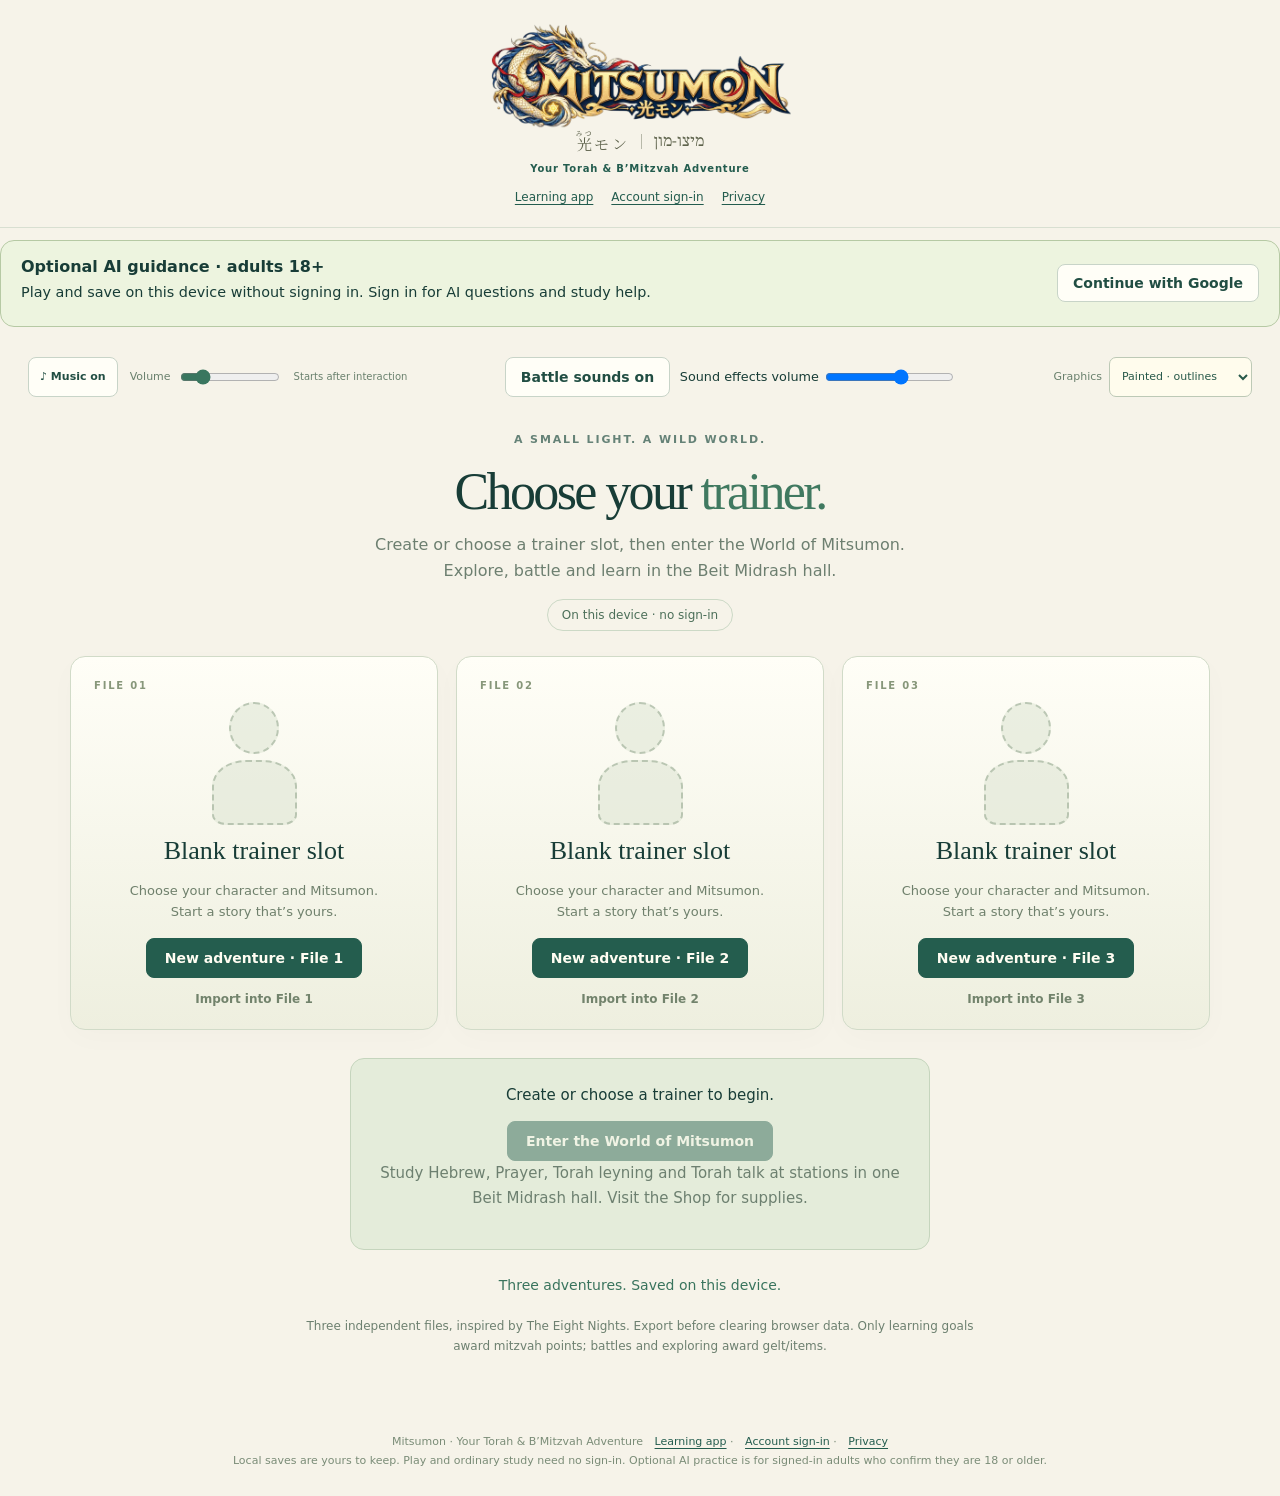
==== commit 2b40d5fb: "Publish adult Google connection and Hebrew AI speech" ====
--- a/index.html
+++ b/index.html
@@ -1,4 +1,4 @@
 <!doctype html>
-<html lang="en"><head><meta charset="utf-8"><meta name="viewport" content="width=device-width,initial-scale=1,viewport-fit=cover"><meta name="theme-color" content="#173b36"><title>Mitsumon · First Light Adventure</title>  <script type="module" crossorigin src="./assets/index-yLJtoist.js"></script>
-  <link rel="stylesheet" crossorigin href="./assets/index-Dm-R8m3E.css">
+<html lang="en"><head><meta charset="utf-8"><meta name="viewport" content="width=device-width,initial-scale=1,viewport-fit=cover"><meta name="theme-color" content="#173b36"><title>Mitsumon · First Light Adventure</title>  <script type="module" crossorigin src="./assets/index-BOeF0Pvl.js"></script>
+  <link rel="stylesheet" crossorigin href="./assets/index-DOYTJMHz.css">
 <script>window.__MITSUMON_FRONT_DOOR__=true;</script></head><body><div id="play-root"></div></body></html>
--- a/assets/index-DOYTJMHz.css
+++ b/assets/index-DOYTJMHz.css
@@ -0,0 +1 @@
+.study-ai{color:#243b36;background:#fff9e9;border:2px solid #c5b474;border-radius:12px;min-width:0;margin:20px 0;padding:18px}.study-ai h3{margin-top:0}.study-ai p{font-size:.95rem;line-height:1.65}.study-ai button{white-space:normal;min-height:44px}.study-ai label{margin:14px 0;line-height:1.6;display:block}.study-ai input[type=checkbox]{width:auto;margin-right:8px}.study-ai textarea{box-sizing:border-box;width:100%;max-width:100%;min-height:110px;font:inherit;padding:12px;display:block}.study-ai-actions{flex-wrap:wrap;gap:10px;display:flex}.study-ai-chat{overflow-wrap:anywhere;max-height:360px;overflow:auto}.study-ai pre{white-space:pre-wrap;overflow-wrap:anywhere}.study-ai audio{max-width:100%}.study-ai [role=alert]{color:#8b301f}.study-ai-session{border-top:1px solid #c5b474;margin-top:16px;padding-top:12px}@media (width<=480px){.study-ai{padding:12px}.study-ai-actions{flex-direction:column}.study-ai-actions button{width:100%}}.rabbi-panel{min-height:0;padding:16px 24px;overflow:auto}.rabbi-panel>p{max-width:70ch;line-height:1.65}@media (width<=480px){.rabbi-panel{padding:12px}}.adult-account{background:#edf4df;border:1px solid #b6c9a4;border-radius:14px;flex-wrap:wrap;align-items:center;gap:16px;margin:12px 0;padding:16px 20px;display:flex}.adult-account p{margin:5px 0;font-size:.9rem}.adult-account>div{flex:1;min-width:180px}.adult-account>p{flex-basis:100%}.adult-account-dialog{color:#244b3f;background:#fff9e9;border:2px solid #b3a06d;border-radius:16px;width:min(560px,92vw);max-height:90svh;padding:24px;overflow:auto}.adult-account-dialog::backdrop{background:#153d39a8}.adult-account-dialog label{margin:18px 0;line-height:1.6;display:block}.adult-account-dialog h2{margin-top:0}.adult-account-dialog input{width:auto;margin-right:8px}@font-face{font-family:Mitsumon Japanese;font-style:normal;font-weight:400;font-display:swap;src:url([data-uri])format("woff");unicode-range:U+5149}@font-face{font-family:Mitsumon Japanese;font-style:normal;font-weight:400;font-display:swap;src:url([data-uri])format("woff");unicode-range:U+30E2}@font-face{font-family:Mitsumon Japanese;font-style:normal;font-weight:400;font-display:swap;src:url([data-uri])format("woff");unicode-range:U+30F3,U+307F,U+3064}@font-face{font-family:Noto Serif Hebrew;font-style:normal;font-display:swap;font-weight:400;src:url(./noto-serif-hebrew-hebrew-400-normal-v_xU1ROG.woff2)format("woff2"),url(./noto-serif-hebrew-hebrew-400-normal-jyUp5Tfv.woff)format("woff");unicode-range:U+307-308,U+590-5FF,U+200C-2010,U+20AA,U+25CC,U+FB1D-FB4F}@font-face{font-family:Noto Serif Hebrew;font-style:normal;font-display:swap;font-weight:400;src:url(./noto-serif-hebrew-latin-ext-400-normal-BiXgBxzW.woff2)format("woff2"),url(./noto-serif-hebrew-latin-ext-400-normal-DPDY_J25.woff)format("woff");unicode-range:U+100-2BA,U+2BD-2C5,U+2C7-2CC,U+2CE-2D7,U+2DD-2FF,U+304,U+308,U+329,U+1D00-1DBF,U+1E00-1E9F,U+1EF2-1EFF,U+2020,U+20A0-20AB,U+20AD-20C0,U+2113,U+2C60-2C7F,U+A720-A7FF}@font-face{font-family:Noto Serif Hebrew;font-style:normal;font-display:swap;font-weight:400;src:url(./noto-serif-hebrew-latin-400-normal-D22OmSTw.woff2)format("woff2"),url(./noto-serif-hebrew-latin-400-normal-BWkL_LQQ.woff)format("woff");unicode-range:U+??,U+131,U+152-153,U+2BB-2BC,U+2C6,U+2DA,U+2DC,U+304,U+308,U+329,U+2000-206F,U+20AC,U+2122,U+2191,U+2193,U+2212,U+2215,U+FEFF,U+FFFD}:root{color:#183d37;font-synthesis:none;--lightningcss-light:initial;--lightningcss-dark: ;color-scheme:light;background:#f6f3e9;font-family:system-ui,-apple-system,sans-serif}*{box-sizing:border-box}body{margin:0}button,a,input,select{-webkit-tap-highlight-color:transparent}button,input,select{font:inherit}button,a{touch-action:manipulation}button{cursor:pointer;color:#214e43;background:#fffef7;border:1px solid #c8d4c8;border-radius:8px;padding:10px 15px;font-size:14px;font-weight:650}button:hover:not(:disabled){background:#e6eddf}button:focus-visible,a:focus-visible,input:focus-visible,select:focus-visible{outline-offset:3px;outline:3px solid #cc8741}button:disabled{opacity:.45;cursor:default}a{color:#235c4e;text-underline-offset:3px}p{line-height:1.65}h1,h2,p{margin:0 0 14px}.play-header{border-bottom:1px solid #d8dfd1;justify-content:space-between;align-items:center;max-width:1400px;margin:auto;padding:23px 32px;display:flex}.play-brand{letter-spacing:.11em;font-size:23px;font-weight:900;text-decoration:none}.play-brand small{letter-spacing:.35em;margin-top:3px;font-size:9px;display:block}.play-header>div{align-items:center;gap:20px;font-size:13px;display:flex}.slice-label{color:#6d7f70}.play-eyebrow{letter-spacing:.17em;color:#658277;font-size:11px;font-weight:800}.file-screen{max-width:1200px;margin:auto;padding:55px 30px 30px}.opening{text-align:center;margin-bottom:36px}.opening h1{letter-spacing:-.05em;margin:20px 0;font-family:Georgia,serif;font-size:clamp(45px,7vw,78px);font-weight:400;line-height:1.03}.opening em{color:#407960;font-style:normal}.opening p:not(.play-eyebrow){color:#6d7f70}.local-badge{color:#4c6f59;border:1px solid #ccd9c6;border-radius:30px;padding:8px 14px;font-size:12px;display:inline-block}.slot-grid{grid-template-columns:repeat(3,1fr);gap:18px;display:grid}.save-slot{text-align:center;background:linear-gradient(#fffef7,#eeefdf);border:1px solid #d1dbc8;border-radius:15px;flex-direction:column;align-items:center;min-width:0;padding:23px;display:flex;position:relative;box-shadow:0 8px 30px #26473305}.file-number{letter-spacing:.18em;color:#87977a;align-self:flex-start;font-size:10px;font-weight:800}.save-slot h2{font-family:Georgia,serif;font-size:26px;font-weight:400}.save-slot p{color:#6f806c;min-height:44px;font-size:13px}.slot-art{object-fit:contain;filter:drop-shadow(0 10px 13px #35583b23);width:145px;height:145px}.empty-star{color:#b4cba3;place-items:center;height:145px;font-size:60px;display:grid}.play-primary{color:#fffdf2;text-align:center;background:#245d4e;border-color:#245d4e;border-radius:8px;padding:11px 18px;font-size:14px;font-weight:700;text-decoration:none;display:inline-block}.play-primary:hover:not(:disabled){color:#fffdf2;background:#194f40}.play-text{color:#72836c;background:0 0;border:0;padding:14px 0 0;font-size:12px}.slot-tools{flex-wrap:wrap;justify-content:center;gap:6px;margin-top:12px;display:flex}.slot-tools button{background:0 0;padding:7px 8px;font-size:11px}.play-small{color:#6d8070;font-size:12px;line-height:1.65}.file-screen>.play-small{text-align:center;max-width:680px;margin:20px auto}.file-notice{text-align:center;color:#39745d;margin-top:24px;font-size:14px}.creation{background:#fffdf7;border:1px solid #d4decf;border-radius:15px;grid-template-columns:1fr 1.1fr;gap:36px;padding:32px;display:grid}.creation h2{font:32px Georgia,serif}.creation label{margin:16px 0;font-size:13px;font-weight:700;display:block}.creation input,.creation select{color:#214e43;background:#fbfcf5;border:1px solid #cad8c7;border-radius:7px;width:100%;margin-top:8px;padding:12px;display:block}.avatar-colors{gap:10px;margin:20px 0;display:flex}.avatar-colors button{color:#0000;border:3px solid #0000;width:42px;height:42px}.avatar-colors button[aria-pressed=true]{color:#fff;border-color:#244c40}.starter-picker{border:0;grid-template-columns:repeat(3,1fr);gap:9px;min-width:0;padding:0;display:grid}.starter-picker legend{margin-bottom:14px;font-size:12px;font-weight:750}.starter-picker button{border:1px solid #dce2d3;flex-direction:column;align-items:center;min-width:0;padding:10px 3px;font-size:12px;display:flex}.starter-picker button[aria-pressed=true]{background:#e7efda;border-color:#548266}.starter-picker img{object-fit:contain;width:100%;height:88px}.starter-picker small{color:#718373;margin-top:4px;font-size:10px;font-weight:400}.play-actions{flex-wrap:wrap;align-items:center;gap:8px;display:flex}.play-error{background:#fff0d5;border-left:4px solid #bc773e;max-width:1200px;margin:15px auto;padding:14px 20px;line-height:1.5}.recovery{justify-content:center;gap:10px;display:flex}.file-picker{opacity:0;pointer-events:none;width:1px;height:1px;position:absolute;overflow:hidden}.journey{max-width:1320px;margin:auto;padding:20px 28px 30px}.journey-bar{flex-wrap:wrap;justify-content:space-between;align-items:center;gap:14px;margin-bottom:14px;display:flex}.journey-bar>div:first-child{flex-direction:column;font-size:16px;display:flex}.journey-bar>div:first-child span{color:#748974;margin-top:3px;font-size:11px}.counters{flex-wrap:wrap;gap:10px;font-size:12px;display:flex}.counters span{background:#e8eddd;border-radius:20px;padding:8px 11px;font-weight:700}.journey-bar button{padding:8px 11px;font-size:12px}.world-frame{background:#bcded7;border:1px solid #acbdad;border-radius:14px;position:relative;overflow:hidden}.play-world{width:100%;height:clamp(330px,58vh,610px);position:relative}.play-world canvas{touch-action:none;width:100%;height:100%;display:block}.world-caption{pointer-events:none;letter-spacing:.08em;color:#264f41;text-shadow:0 1px #fff9;justify-content:space-between;font-size:10px;font-weight:750;display:flex;position:absolute;top:15px;left:18px;right:18px}.world-failure{text-align:center;background:#e3e9d8;place-items:center;padding:40px;line-height:1.8;display:grid;position:absolute;inset:0}.pause-overlay{color:#fff;text-align:center;background:#173d36a6;flex-direction:column;justify-content:center;align-items:center;padding:20px;display:flex;position:absolute;inset:0}.pause-overlay h2{font:36px Georgia,serif}.under-world{align-items:center;gap:24px;margin:17px 0;display:flex}.direction-pad{touch-action:none;-webkit-user-select:none;user-select:none;-webkit-touch-callout:none;flex-shrink:0;grid-template-rows:repeat(2,42px);grid-template-columns:repeat(3,45px);gap:5px;display:grid}.direction-pad button{touch-action:none;-webkit-user-select:none;user-select:none;padding:0;font-size:20px}.direction-pad button:first-child{grid-column:2}.direction-pad button:nth-child(2){grid-area:2/1}.direction-pad button:nth-child(3){grid-area:2/2}.direction-pad button:nth-child(4){grid-area:2/3}.objective strong{font-size:14px}.objective p{color:#6b816f;max-width:580px;margin:4px 0;font-size:12px}.journey-bottom{grid-template-columns:1fr 1.4fr;gap:20px;margin-top:22px;display:grid}.journey-bottom>section{background:#fffdf6;border:1px solid #d1ddc9;border-radius:12px;padding:22px}.journey-bottom h2{font:24px Georgia,serif}.collection>div{flex-wrap:wrap;gap:10px;display:flex}.collection button{background:#f2f4e8;align-items:center;min-width:130px;padding:8px;display:flex}.collection button[aria-pressed=true]{border-color:#58886b}.collection img{object-fit:contain;width:57px;height:62px}.collection small{color:#77876f;margin-top:5px;font-size:10px;display:block}.learning-panel>p:not(.play-eyebrow){font-size:13px}.learning-panel [role=status]{color:#3a7b5e;margin-top:13px;margin-bottom:0;font-size:12px}.battle-overlay{text-align:center;background:linear-gradient(145deg,#f5f3e6f7,#dfe8d6fa);flex-direction:column;justify-content:center;align-items:center;padding:22px;display:flex;position:absolute;inset:0;overflow:auto}.battle-heading h2{margin:6px 0;font:clamp(24px,3vw,37px) Georgia,serif}.battle-heading .play-eyebrow{margin:0}.battle-fighters{justify-content:center;gap:40px;width:min(640px,100%);margin:4px 0 10px;display:flex}.battle-fighters article{flex-direction:column;align-items:center;gap:6px;width:44%;display:flex}.battle-fighters img{object-fit:contain;filter:drop-shadow(0 10px 12px #477a4630);width:100%;height:clamp(100px,16vh,180px)}.battle-fighters strong{font-size:12px}.battle-fighters progress{accent-color:#568c65;width:100%;height:10px}.battle-fighters span{color:#647d64;font-size:11px}.battle-actions{flex-wrap:wrap;justify-content:center;gap:8px;display:flex}.battle-log{max-width:600px;margin:8px 0;font-size:12px;line-height:1.55}.battle-overlay>p{margin:5px 0 10px;font-size:12px}.play-footer{text-align:center;color:#7a8c77;max-width:1200px;margin:auto;padding:25px;font-size:11px;line-height:1.8}.play-footer a{margin-left:8px}.play-footer span{display:block}@media (width<=700px){.play-header{padding:18px 20px}.play-brand{font-size:18px}.slice-label{display:none}.file-screen{padding:34px 18px 20px}.slot-grid{grid-template-columns:1fr}.save-slot{min-height:240px}.slot-art,.empty-star{height:110px}.creation{grid-template-columns:1fr;gap:20px;padding:23px}.journey{padding:12px}.journey-bar{gap:9px}.counters{gap:5px}.counters span{padding:6px 8px;font-size:10px}.play-world{height:49svh;min-height:330px}.world-caption{font-size:8px;left:12px;right:12px}.under-world{gap:14px}.direction-pad{grid-template-rows:repeat(2,40px);grid-template-columns:repeat(3,40px)}.journey-bottom{grid-template-columns:1fr;gap:12px;margin-top:16px}.journey-bottom>section{padding:18px}.battle-overlay{padding:14px}.battle-fighters{gap:20px;margin:0}.battle-fighters img{height:100px}.battle-actions{gap:5px}.battle-actions button{padding:10px;font-size:11px}.battle-heading h2{font-size:24px}.battle-log,.battle-overlay .play-small{margin:4px 0;font-size:10px}.battle-heading .play-eyebrow{font-size:9px}.pause-overlay h2{font-size:27px}}.camera-controls{flex-wrap:wrap;align-items:center;gap:8px;margin:12px 0;display:flex}.camera-controls button{min-height:42px;padding:9px 12px;font-size:12px}.camera-controls p{color:#6b816f;flex-basis:100%;margin:2px 0;font-size:11px}.play-world canvas{cursor:grab}.play-world canvas:active{cursor:grabbing}.trail-map{background:#fffdf6;border:1px solid #d1ddc9;border-radius:12px;grid-template-columns:1fr 1fr;gap:24px;margin-top:18px;padding:22px;display:grid}.trail-map h2{font:24px Georgia,serif}.trail-map svg{width:100%;max-height:360px;display:block}.trail-map ul{padding-left:18px;font-size:12px;line-height:1.6}.trail-map li{margin:10px 0}.trail-map li span{color:#70826e;display:block}@media (width<=700px){.trail-map{grid-template-columns:1fr;gap:12px;padding:16px}.camera-controls{gap:5px}.camera-controls button{padding:9px;font-size:11px}.world-caption{flex-wrap:wrap;gap:4px}.under-world{align-items:flex-start}}.study-dialog{color:#244b3f;background:#f8f2df;border:3px solid #a88f55;border-radius:16px;width:min(1260px,96vw);height:92svh;max-height:96svh;padding:0;overflow:auto;box-shadow:0 15px 90px #123c4160}.study-dialog::backdrop{background:#153d39a8}.study-dialog>header{z-index:2;background:#f5e7bc;border-bottom:2px solid #ceba82;justify-content:space-between;align-items:center;gap:10px;padding:16px 20px;display:flex;position:sticky;top:0}.study-dialog h2{margin:4px 0;font:27px Georgia,serif}.study-dialog h2 span{margin:0 12px;font:22px system-ui;display:inline-block}.study-dialog header p{margin:0}.study-dialog small{font-size:11px}.study-dialog iframe{background:#f8f2df;border:0;width:100%;height:calc(92svh - 120px);display:block}.hebrew-study,.game-shop{max-width:900px;margin:auto;padding:22px}.flip-card{background:#fff9e5;border:2px solid #bda66b;flex-direction:column;justify-content:center;align-items:center;gap:12px;width:100%;min-height:180px;margin:0 0 18px;display:flex}.flip-card strong{font-size:40px}.flip-card span{font-size:14px;font-weight:400}.hebrew-study input{background:#fff;border:1px solid #a9bbae;border-radius:8px;width:100%;margin:10px 0;padding:12px;font-size:26px;display:block}.hebrew-study form{margin:18px 0}.hebrew-keyboard{direction:rtl;flex-wrap:wrap;gap:5px;margin-bottom:18px;display:flex}.hebrew-keyboard button{min-width:40px;padding:8px;font-size:23px}.hebrew-study canvas{touch-action:none;background:#fff;border:2px dashed #b5c4a8;border-radius:8px;width:100%;height:180px;margin:12px 0;display:block}.hebrew-study [role=status]{min-height:24px;margin:14px 0}.game-shop article{background:#fffbeb;border:1px solid #cfbd87;border-radius:10px;justify-content:space-between;align-items:center;gap:15px;margin:12px 0;padding:16px;display:flex}.game-shop h3{margin:0 0 6px}.game-shop p{margin:0;font-size:13px}.game-shop button{flex-shrink:0}@media (width<=700px){.study-dialog>header{padding:12px}.study-dialog h2{font-size:20px}.study-dialog h2 span{margin:0 5px;font-size:18px}.study-dialog>header>button{padding:10px;font-size:11px}.hebrew-study,.game-shop{padding:15px}.game-shop article{flex-direction:column;align-items:flex-start}.hebrew-keyboard button{min-width:34px;padding:6px}.flip-card strong{font-size:34px}}.audio-tools{max-width:1320px;margin:0 auto;padding:10px 28px 0}.music-controls{color:#69806d;flex-wrap:wrap;align-items:center;gap:12px;font-size:11px;display:flex}.music-controls button{min-height:40px;padding:8px 11px;font-size:11px}.music-controls label{align-items:center;gap:7px;display:flex}.music-controls input{accent-color:#39765f;width:100px}.music-controls small{font-size:10px}@media (width<=700px){.audio-tools{padding:9px 12px 0}.music-controls{gap:8px}.music-controls small{font-size:9px}}.audio-tools{flex-wrap:wrap;justify-content:space-between;align-items:center;gap:10px;display:flex}.quality-control{color:#69806d;align-items:center;gap:7px;font-size:11px;display:flex}.quality-control select{color:#28594a;font:inherit;background:#fffced;border:1px solid #bdc9b6;border-radius:7px;min-height:40px;padding:8px}.quality-control small{font-size:10px;display:block}.companion-colors{border:0;flex-wrap:wrap;gap:8px;margin:10px 0;padding:10px 0;display:flex}.companion-colors legend{color:#59755d;font-size:12px}.companion-colors button{color:#0000;border:3px solid #0000;width:36px;height:36px;padding:0}.companion-colors button[aria-pressed=true]{color:#fff;border-color:#274c43}.hebrew-options{flex-wrap:wrap;gap:1rem;display:flex}.hebrew-options label{flex:1;gap:.4rem;min-width:min(100%,15rem);display:grid}.hebrew-options select{width:100%;min-width:0;font:inherit;border-radius:.7rem;padding:.75rem}.hebrew-study input{box-sizing:border-box;width:100%}.hebrew-study strong[lang=he]{white-space:normal;overflow-wrap:anywhere;font-family:Noto Serif Hebrew,serif;line-height:1.9}.hebrew-study .flip-card{min-height:12rem}.hebrew-keyboard{flex-wrap:wrap}.hebrew-keyboard button{min-width:2.5rem;min-height:2.5rem}.world-entry{text-align:center;background:#e4ecda;border:1px solid #c5d5bd;border-radius:14px;max-width:580px;margin:28px auto 12px;padding:24px}.world-entry p{font-size:15px}.save-slot>button[aria-pressed=true]{box-shadow:0 0 0 3px #d6b567}.appearance-editor{grid-template-columns:minmax(100px,190px) minmax(0,1fr);align-items:start;gap:18px;margin:20px 0;display:grid}.appearance-editor fieldset{border:1px solid #c6d5bd;border-radius:12px;min-width:0;padding:14px}.trainer-preview{aspect-ratio:1;object-fit:contain;width:100%}.look-presets,.appearance-colors,.skin-tones{flex-wrap:wrap;gap:7px;margin:12px 0;display:flex}.look-presets button{padding:7px 10px;font-size:12px}.appearance-parts,.feature-picker{grid-template-columns:repeat(auto-fit,minmax(110px,1fr));gap:10px;display:grid}.appearance-parts label,.appearance-colors label,.feature-picker label{text-transform:capitalize;gap:5px;font-size:12px;display:grid}.appearance-parts select,.feature-picker select{width:100%;min-width:0;font:inherit;background:#fffef5;border:1px solid #bbcbb4;border-radius:7px;padding:8px}.appearance-colors input{border:1px solid #b5c6aa;width:44px;height:33px;padding:2px}.skin-tones button{color:#0000;width:35px;height:35px;padding:0}.skin-tones button[aria-pressed=true]{color:#fff;outline:2px solid #315a4a}.wardrobe-panel{background:#edf1e1;border:1px solid #bbcdaf;border-radius:14px;margin:18px 0;padding:20px}.model-portrait{object-fit:contain}.starter-picker>.starter-preview{object-fit:contain;grid-column:1/-1;width:100%;height:160px}.model-warning{z-index:2;background:#fff1cf;padding:8px;font-size:12px;position:absolute;bottom:0;left:0;right:0}.battle-scene{width:100%;height:210px}.battle-scene canvas{width:100%;height:100%;display:block}.battle-scene span{text-align:center;display:block}.battle-fighters img{width:72px!important;height:72px!important}.battle-overlay{max-height:100%;overflow:auto}.feature-picker{margin-top:12px}@media (width<=700px){.appearance-editor{grid-template-columns:minmax(0,1fr)}.trainer-preview{max-width:160px;margin:auto}.appearance-parts{grid-template-columns:repeat(2,minmax(0,1fr))}.appearance-colors{gap:9px}.battle-scene{height:165px}.battle-fighters img{width:50px!important;height:50px!important}.wardrobe-panel{padding:12px}}.creation-actions{border-top:1px solid #d4decf;grid-column:1/-1;padding-top:16px}.play-brand .mitsumon-brand{width:220px;margin:0}.play-brand .mitsumon-brand>img{width:100%;height:auto;display:block}.play-brand .brand-scripts{color:#5e634c;white-space:nowrap;justify-content:center;align-items:center;gap:12px;font-size:15px;display:flex}.play-brand .brand-scripts [lang=ja]{font-family:Mitsumon Japanese,serif}.play-brand .brand-scripts [lang=he]{letter-spacing:0;font-family:Noto Serif Hebrew,serif}.play-brand .brand-scripts rt{font-size:.45em}.play-brand .brand-divider{opacity:.4;background:currentColor;width:1px;height:15px}.play-brand small{letter-spacing:.08em;text-align:center;margin-top:9px;font-size:10px}.play-header nav{flex-wrap:wrap;justify-content:center;gap:18px;font-size:12px;display:flex}.character-entry .play-header{flex-direction:column;gap:16px}.character-entry .file-screen{padding-top:26px}.slot-pair{justify-content:center;align-items:center;gap:0;width:100%;margin:12px 0;display:flex}.slot-trainer{object-fit:contain;width:52%;height:145px}.slot-pair .slot-art{width:48%;height:125px}.empty-trainer{opacity:.55;flex-direction:column;justify-content:center;align-items:center;gap:6px;width:110px;height:145px;display:flex}.empty-trainer span:first-child{background:#dde5d3;border:2px dashed #869d81;border-radius:50%;width:50px;height:52px;display:block}.empty-trainer span:last-child{background:#dde5d3;border:2px dashed #869d81;border-radius:40% 40% 16% 16%;width:85px;height:65px;display:block}@media (width<=700px){.play-brand .mitsumon-brand{width:175px}.play-header{align-items:center;gap:12px}.play-header nav{gap:12px;font-size:11px}.character-entry .play-header{padding:20px 16px}.character-entry .play-brand small{font-size:10px}.slot-pair{max-width:280px}}.letter-name-bonus{background:#fbf7e5;border:1px solid #c6d2b5;border-radius:10px;margin:20px 0;padding:14px}.letter-name-bonus summary{cursor:pointer;font-size:14px;font-weight:700}.letter-name-bonus p{margin-top:12px}.character-entry .opening h1{margin:12px 0;font-size:clamp(34px,4.5vw,52px);line-height:1.1}.character-entry .play-brand .mitsumon-brand{width:min(320px,80vw)}.character-entry .opening{margin-bottom:25px}.home-welcome{color:#234e46;background:#eef4df;border:1px solid #b8d6ca;border-radius:1rem;margin:0 0 1rem;padding:1rem 1.2rem}.victory-invitation{background:#f1f5dc;border:1px solid #c3d4aa;border-radius:1rem;padding:1rem}.victory-invitation h3{margin-top:0}.victory-invitation p{line-height:1.5}.home-invitations{flex-wrap:wrap;gap:.6rem;display:flex}.home-welcome h2{font-size:1.3rem}.station-action{z-index:3;background:#fff4d9ed;border-radius:1rem;align-items:center;gap:.65rem;max-width:94%;padding:.55rem .75rem;display:flex;position:absolute;bottom:1rem;left:50%;transform:translate(-50%);box-shadow:0 3px 14px #294f4630}.station-action button{white-space:normal;min-height:48px}.station-action span{font-size:1.1rem}.hall-guide{background:#f0f3df;border:1px solid #c7d8b7;border-radius:1rem;margin:1rem 0;padding:1rem 1.2rem}.hall-guide h2{margin:.1rem 0}.hall-guide ul{grid-template-columns:repeat(2,minmax(0,1fr));gap:.75rem;padding:0;list-style:none;display:grid}.hall-guide li{flex-direction:column;gap:.25rem;display:flex}.hall-guide li span{font-size:.9rem}@media (width<=620px){.hall-guide ul{grid-template-columns:1fr}.station-action{width:max-content}.station-action span{display:none}}.collection>div>.party-card{flex-direction:column;gap:.3rem;min-width:0;max-width:190px;display:flex}.collection>div>.party-card>button{width:100%;min-height:44px}.collection>div>.party-card>button:first-child{align-items:center;gap:.6rem;display:flex}.party-card small{font-size:.75rem;display:block}.battle-party{background:#eff3df;border:1px solid #cad7b5;border-radius:.7rem;padding:.5rem;font-size:.8rem}.battle-party>div{flex-wrap:wrap;gap:.35rem;display:flex}.battle-party button{min-height:44px;padding:.45rem .6rem;font-size:.75rem}.battle-party p{margin:.3rem 0}.training-panel>p{padding:0 1.2rem;line-height:1.5}.training-grid{grid-template-columns:repeat(auto-fit,minmax(min(100%,220px),1fr));gap:1rem;padding:1.2rem;display:grid}.training-grid article{text-align:center;background:#fff8e5;border:1px solid #c6d2b2;border-radius:1rem;min-width:0;padding:1rem}.training-grid img{object-fit:contain;width:100%;height:135px}.training-grid img.evolution-preview{height:100px}.training-grid h3{margin:.4rem 0;font-size:1rem}.training-grid p{font-size:.8rem}.training-grid button{white-space:normal;width:100%;min-height:48px}.training-panel{max-height:90dvh}.battle-overlay .battle-actions{flex-wrap:wrap}.battle-party button[aria-pressed=true]{border:2px solid #4c8063}@media (width<=700px){.collection>div>.party-card{max-width:155px}.battle-party{padding:.3rem}.battle-party button{font-size:.68rem}.training-grid{padding:.75rem}.training-panel>p{font-size:.85rem}}.pen-guide{background:#edf4d9;border:1px solid #b7d0a8;border-radius:1rem;margin:1rem 0;padding:1rem 1.2rem}.pen-guide h2{margin:.2rem 0}.pen-guide .play-actions{align-items:center}.pen-guide [role=status]{font-size:.85rem}.pen-panel>p,.pen-panel>section{padding:.4rem 1.2rem;line-height:1.5}.pen-cards{grid-template-columns:repeat(auto-fit,minmax(min(100%,180px),1fr));gap:.75rem;margin:1rem 0;display:grid}.pen-cards article{text-align:center;background:#fff9e9;border:1px solid #bacba5;border-radius:.85rem;min-width:0;padding:.8rem}.pen-cards img{object-fit:contain;width:100%;height:110px}.pen-cards h4{margin:.35rem 0;font-size:1rem}.pen-cards p{font-size:.8rem}.pen-cards button{white-space:normal;width:100%;min-height:44px;margin:.4rem 0;display:block}.pen-replacement{gap:.5rem;max-width:430px;font-size:.9rem;display:grid}.pen-replacement select{font:inherit;background:#fffbed;border:1px solid #b7cba4;border-radius:.7rem;width:100%;padding:.8rem}.pen-panel{max-height:90dvh}.pen-panel>header button{min-height:44px}@media (width<=600px){.pen-panel>p,.pen-panel>section{padding:.4rem .8rem}.pen-cards{grid-template-columns:repeat(2,minmax(0,1fr))}.pen-cards img{height:95px}.pen-cards article{padding:.6rem}.pen-cards h4{font-size:.9rem}.pen-cards button{padding:.6rem .35rem;font-size:.78rem}}.room-doors{background:#edf4da;border:1px solid #b4c9a5;border-radius:.85rem;justify-content:space-between;align-items:center;gap:.8rem;margin:.6rem 0;padding:.75rem 1rem;display:flex}.room-doors button,.study-dialog .door-leave{white-space:normal;min-height:48px}.room-doors span{color:#4c6e5a;font-size:.8rem}.study-dialog .door-leave{color:#fff8df;background:#28634f;border:1px solid #28634f}.study-dialog>header .play-actions{flex-wrap:wrap}.room-doors button{flex-shrink:0}@media (width<=620px){.room-doors{flex-direction:column;align-items:stretch;padding:.65rem}.room-doors button{width:100%}.room-doors span{text-align:center}.study-dialog>header{flex-wrap:wrap;align-items:flex-start}.study-dialog>header .play-actions{width:100%}.study-dialog>header .door-leave{flex:1;min-width:135px}}.history-tv{background:#c6a77d;border:8px solid #92714e;border-radius:1.5rem;padding:1rem;box-shadow:inset 0 0 0 2px #e0c397}.history-screen{aspect-ratio:16/9;color:#f5e9c4;background:#173143;border-radius:.7rem;place-items:center;min-height:220px;display:grid;overflow:hidden}.history-screen iframe{background:#102734;border:0;width:100%;height:100%;min-height:220px;display:block}.tv-off{text-align:center;padding:1.5rem}.tv-off strong{font-size:1.4rem}.history-tuner{justify-content:space-between;align-items:end;gap:.7rem;margin:1rem 0;display:flex}.history-tuner label{flex:1}.history-tuner button{min-height:48px}@media (width<=620px){.history-tv{border-width:5px;padding:.4rem}.history-tuner{flex-wrap:wrap}.history-tuner label{flex-basis:100%;order:-1}.history-tuner button{flex:1}.history-panel>header{flex-wrap:wrap}}.history-tv,.history-screen,.history-panel>*,.history-tuner label{min-width:0}.history-screen{grid-template-columns:minmax(0,1fr)}.history-screen iframe{max-width:100%}.history-tuner label{gap:.4rem;display:grid}.history-tuner select{width:100%;max-width:100%}.jump-button{touch-action:none;background:#e4edce;border-color:#a4ba8c;min-width:94px;min-height:48px}.jump-button small{color:#5e765d;font-size:9px;display:block}.quest-modal{z-index:1000;color:#294f47;overscroll-behavior:contain;background:#fff4d9;border:4px solid #779b85;border-radius:20px;outline:none;max-height:90dvh;padding:clamp(16px,4vw,32px);position:fixed;inset:5vh max(12px,50vw - 400px);overflow:auto;box-shadow:0 0 0 100vmax #16342ad9,0 12px 60px #11291f77}.quest-modal p{line-height:1.6}.quest-heading{z-index:1;background:#fff4d9;justify-content:space-between;align-items:start;gap:16px;padding:8px 0;display:flex;position:sticky;top:-16px}.quest-heading h2{margin:0}.quest-modal button{white-space:normal;min-height:48px}.quest-list{grid-template-columns:repeat(auto-fit,minmax(min(250px,100%),1fr));gap:12px;display:grid}.quest-list article{background:#e8ecd7;border:1px solid #bfd0ad;border-radius:12px;padding:14px}.quest-list h3{margin-top:0}.quest-choices{gap:12px;display:grid}.quest-modal details{margin-top:16px}.quest-celebration{color:#86602a;text-align:center;font-size:clamp(20px,4vw,30px)}.tracked-quest{background:#f5e8b9;border:1px solid #d4c582;border-radius:12px;padding:14px 18px}.tracked-quest span{margin-top:5px;display:block}.builder-panel{background:#e3ebd3;border:2px solid #a4b58d;border-radius:14px;margin:12px 0;padding:18px}.builder-panel fieldset{border:0;flex-wrap:wrap;gap:8px;display:flex}.builder-panel fieldset button{border:3px solid #0000;border-radius:10px;width:46px;height:46px}.builder-panel button[aria-pressed=true]{border-color:#365e51}.builder-panel label{align-items:center;gap:10px;margin:8px 16px 8px 0;display:inline-flex}.builder-panel input[type=range]{width:130px}.builder-panel .play-actions{flex-wrap:wrap}.flight-controls{border:1px solid #d4b96c;border-radius:1rem;margin:1rem 0;padding:1rem}.flight-controls button{margin:.3rem}.letter-battle-glyph{text-align:center;color:#266155;font-size:3rem;line-height:1.3;display:block}.traveling-letters .letter-battle-glyph{margin:.4rem;display:inline-block}.battle-sound-controls{flex-wrap:wrap;align-items:center;gap:.6rem;padding:.5rem .8rem;font-size:.8rem;display:flex}.battle-sound-controls button{min-height:40px}.battle-sound-controls input{vertical-align:middle;max-width:130px}
